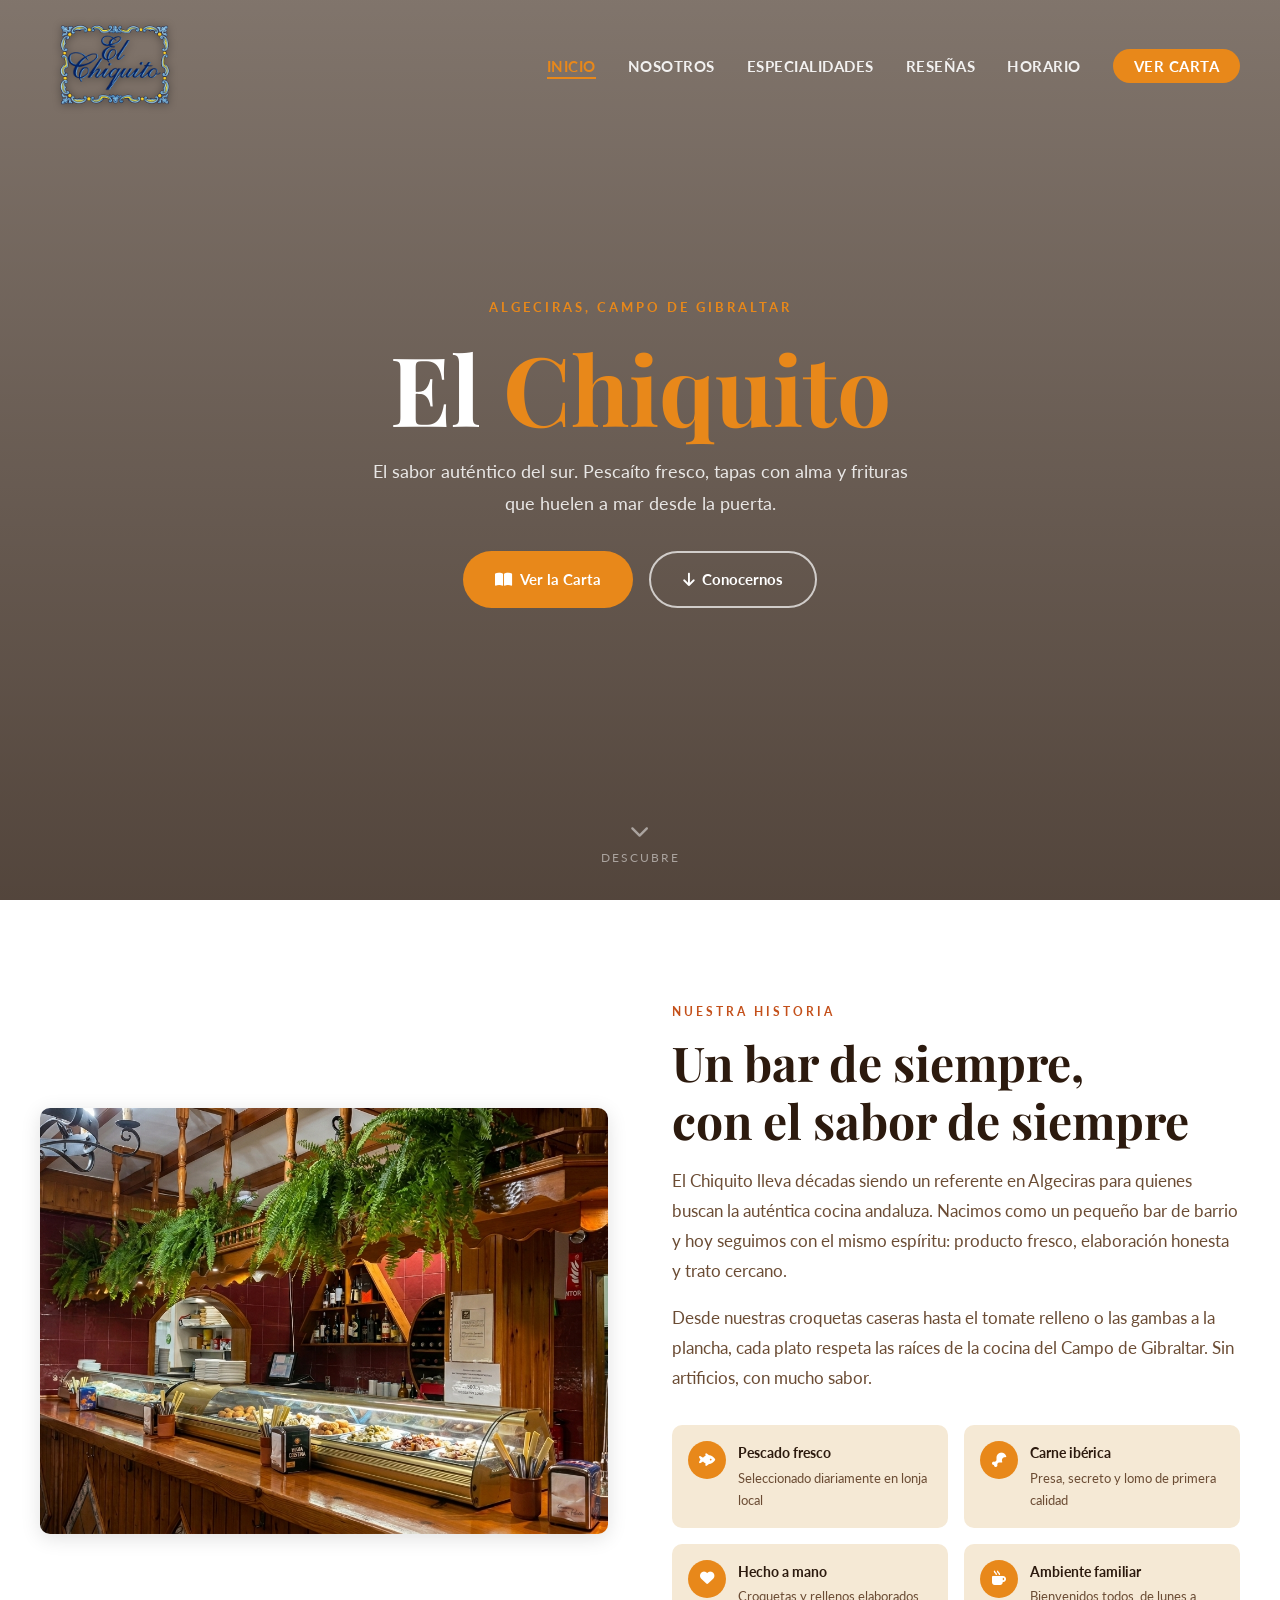
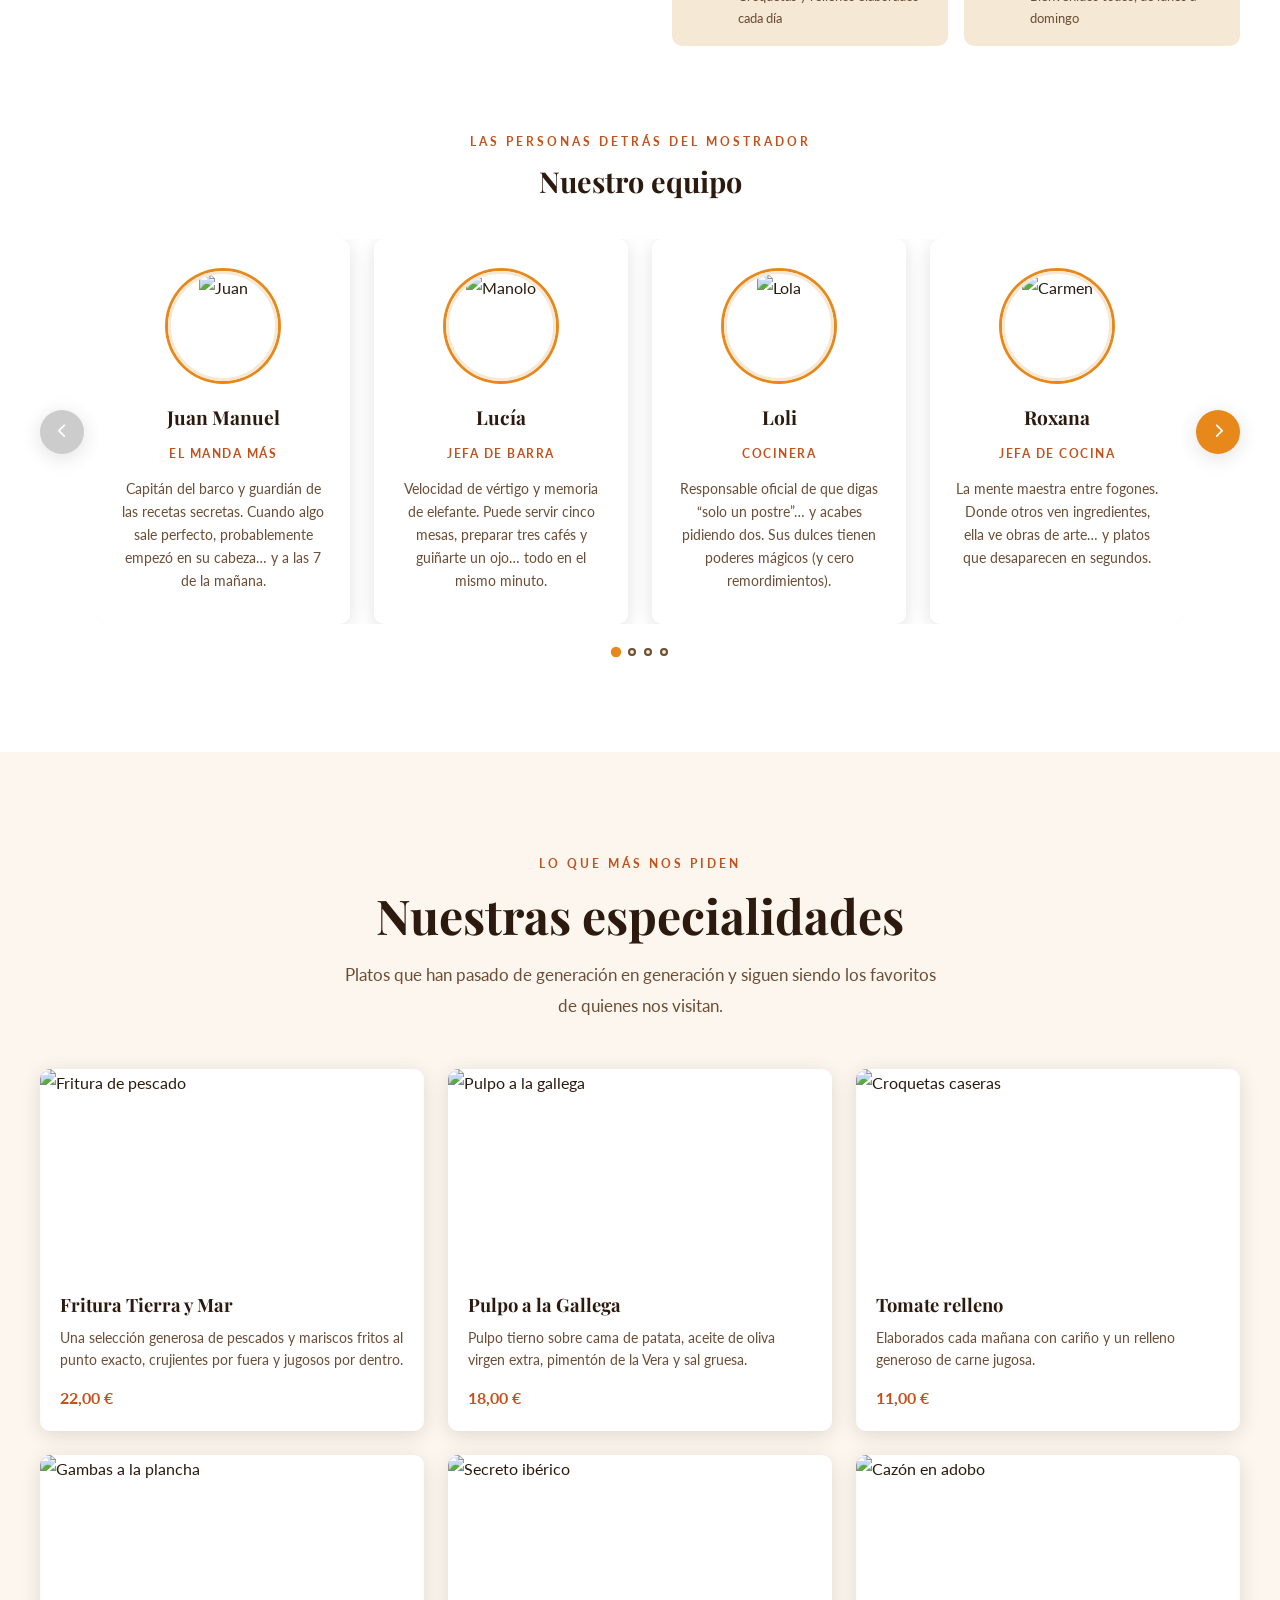
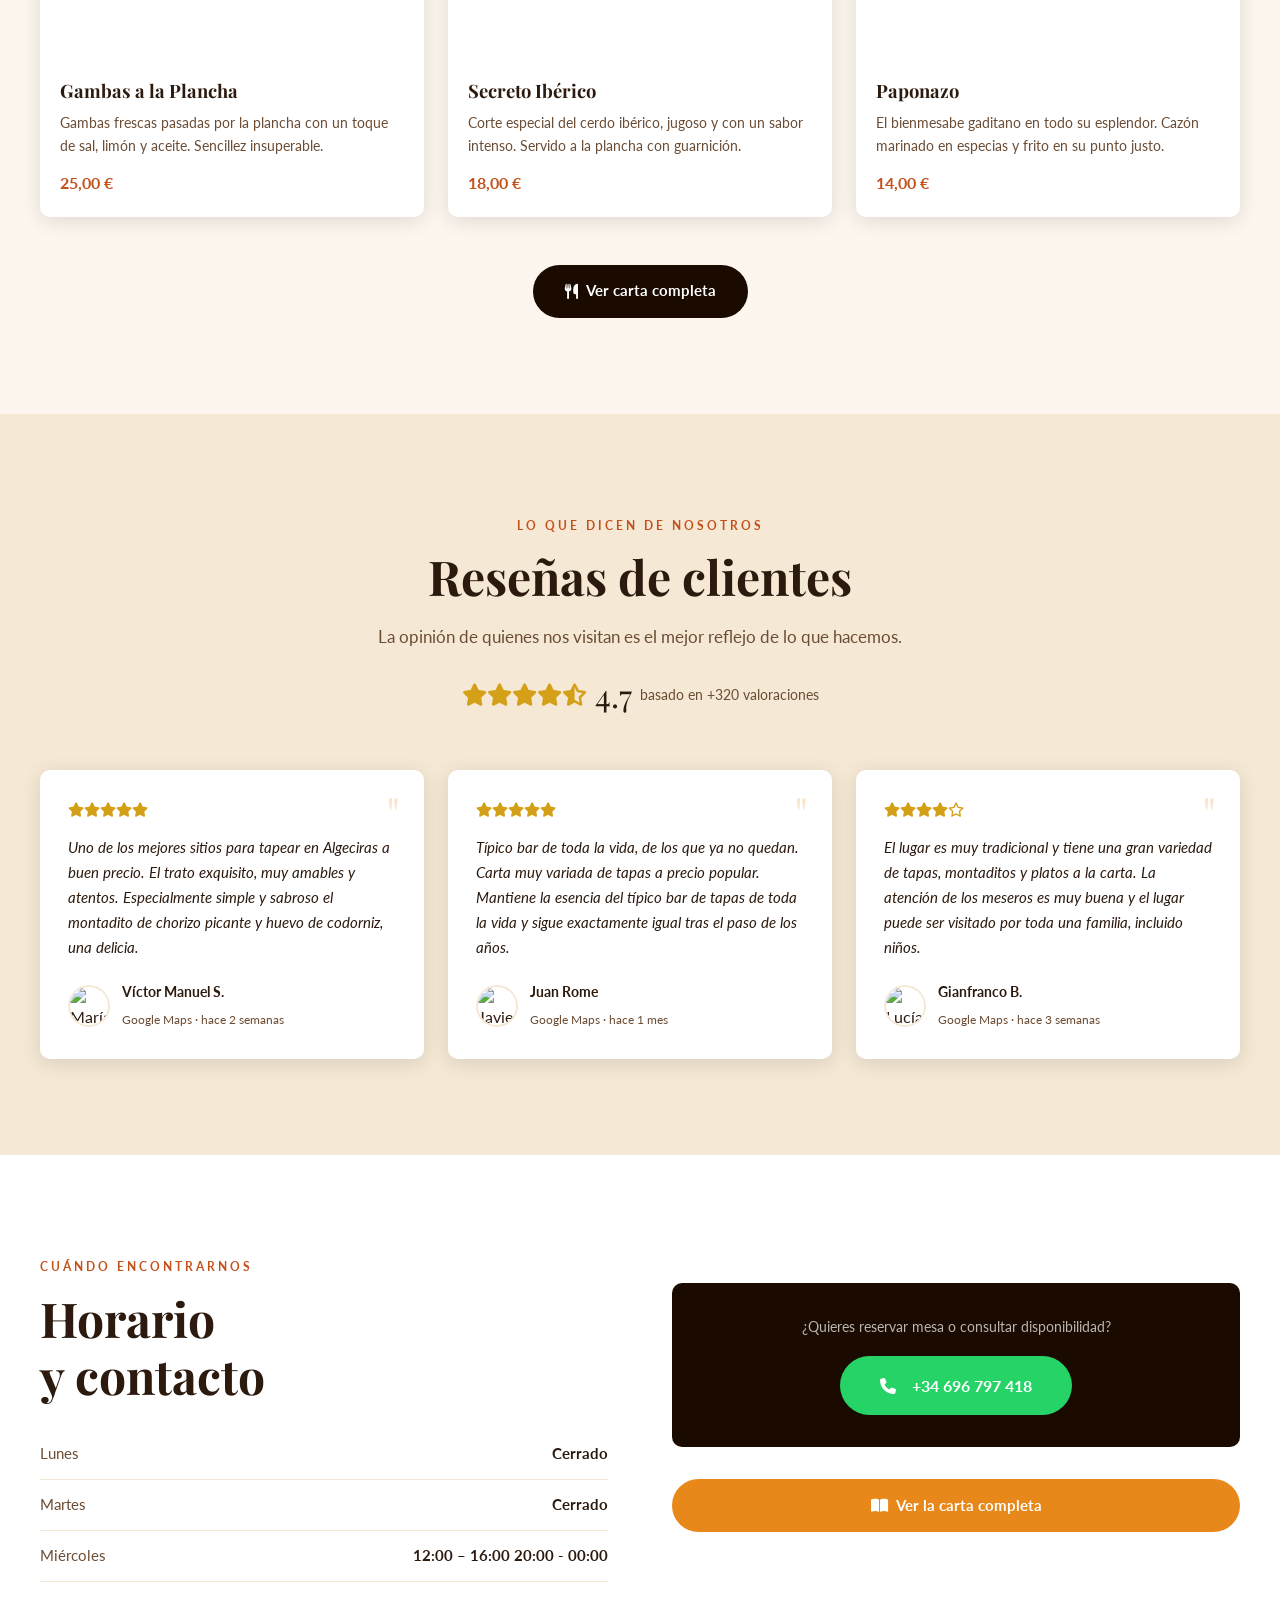
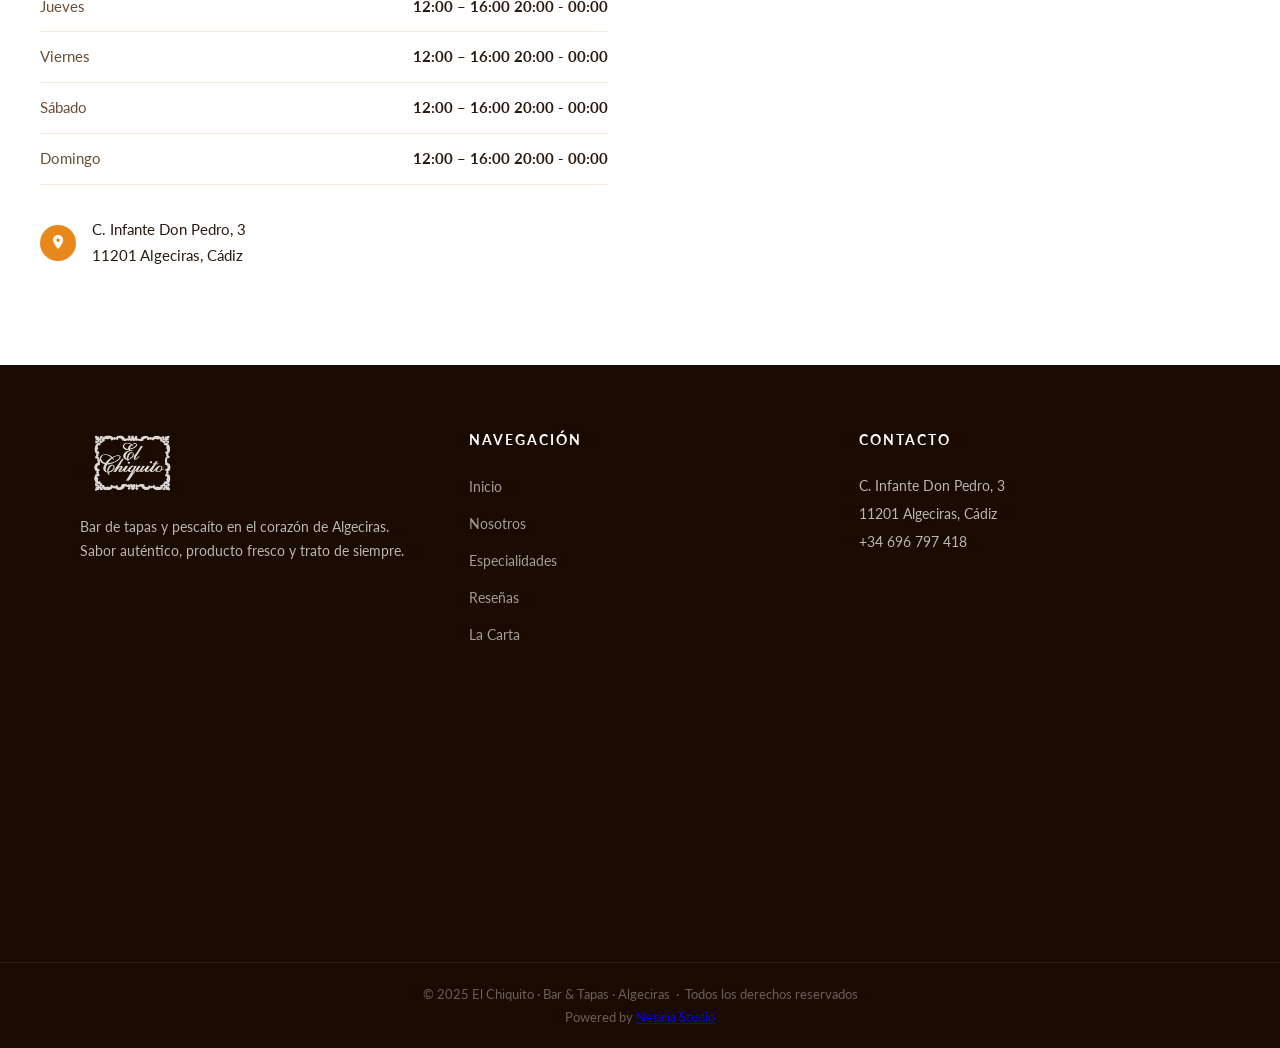
==== index.html @ df7eed4f "presentación chiquito" ====
<!doctype html>
<html lang="es">
  <head>
    <meta charset="UTF-8" />
    <meta name="viewport" content="width=device-width, initial-scale=1.0" />
    <title>El Chiquito — Bar & Tapas · Algeciras</title>
    <meta
      name="description"
      content="Bar El Chiquito, el sabor auténtico de Algeciras. Tapas frescas, pescaíto frito y la mejor fritura del Campo de Gibraltar."
    />
    <link rel="stylesheet" href="assets/css/style.css" />
    <link
      rel="stylesheet"
      href="https://cdnjs.cloudflare.com/ajax/libs/font-awesome/6.5.0/css/all.min.css"
    />
  </head>
  <body>
    <!-- NAVBAR -->
    <nav class="navbar">
      <a href="index.html" class="navbar-brand">
        <img src="assets/logo.webp" alt="El Chiquito" class="navbar-logo" />
      </a>
      <ul class="nav-links">
        <li><a href="index.html">Inicio</a></li>
        <li><a href="#nosotros">Nosotros</a></li>
        <li><a href="#especialidades">Especialidades</a></li>
        <li><a href="#resenas">Reseñas</a></li>
        <li><a href="#horario">Horario</a></li>
        <li><a href="carta.html" class="nav-cta">Ver Carta</a></li>
      </ul>
      <button class="hamburger" aria-label="Abrir menú">
        <span></span><span></span><span></span>
      </button>
    </nav>

    <!-- HERO -->
    <section class="hero" id="inicio">
      <div class="hero-bg"></div>
      <div class="hero-overlay"></div>
      <div class="hero-content">
        <span class="hero-label"> Algeciras, Campo de Gibraltar</span>
        <h1 class="hero-title">El <span>Chiquito</span></h1>
        <p class="hero-subtitle">
          El sabor auténtico del sur. Pescaíto fresco, tapas con alma y frituras
          que huelen a mar desde la puerta.
        </p>
        <div class="hero-actions">
          <a href="carta.html" class="btn btn-primary"
            ><i class="fa-solid fa-book-open"></i> Ver la Carta</a
          >
          <a href="#nosotros" class="btn btn-outline"
            ><i class="fa-solid fa-arrow-down"></i> Conocernos</a
          >
        </div>
      </div>
      <div class="scroll-hint">
        <i class="fa-solid fa-chevron-down"></i>
        <span>Descubre</span>
      </div>
    </section>

    <!-- ABOUT -->
    <section class="about" id="nosotros">
      <div class="container">
        <div class="about-grid">
          <div class="about-img reveal">
            <img
              src="assets/chiquitoMain.png"
              alt="Interior del bar El Chiquito"
            />
          </div>
          <div class="about-text reveal">
            <span class="section-label">Nuestra historia</span>
            <h2 class="section-title">
              Un bar de siempre,<br />con el sabor de siempre
            </h2>
            <p class="section-subtitle">
              El Chiquito lleva décadas siendo un referente en Algeciras para
              quienes buscan la auténtica cocina andaluza. Nacimos como un
              pequeño bar de barrio y hoy seguimos con el mismo espíritu:
              producto fresco, elaboración honesta y trato cercano.
            </p>
            <p class="section-subtitle" style="margin-top: 1rem">
              Desde nuestras croquetas caseras hasta el tomate relleno o las
              gambas a la plancha, cada plato respeta las raíces de la cocina
              del Campo de Gibraltar. Sin artificios, con mucho sabor.
            </p>
            <div class="about-features">
              <div class="feature-item reveal">
                <div class="feature-icon">
                  <i class="fa-solid fa-fish-fins"></i>
                </div>
                <div>
                  <h4>Pescado fresco</h4>
                  <p>Seleccionado diariamente en lonja local</p>
                </div>
              </div>
              <div class="feature-item reveal">
                <div class="feature-icon">
                  <i class="fa-solid fa-drumstick-bite"></i>
                </div>
                <div>
                  <h4>Carne ibérica</h4>
                  <p>Presa, secreto y lomo de primera calidad</p>
                </div>
              </div>
              <div class="feature-item reveal">
                <div class="feature-icon">
                  <i class="fa-solid fa-heart"></i>
                </div>
                <div>
                  <h4>Hecho a mano</h4>
                  <p>Croquetas y rellenos elaborados cada día</p>
                </div>
              </div>
              <div class="feature-item reveal">
                <div class="feature-icon">
                  <i class="fa-solid fa-mug-hot"></i>
                </div>
                <div>
                  <h4>Ambiente familiar</h4>
                  <p>Bienvenidos todos, de lunes a domingo</p>
                </div>
              </div>
            </div>
          </div>
        </div>
        <!-- EQUIPO CARRUSEL -->
        <div class="team-carousel-wrap reveal" style="margin-top: 5rem">
          <div style="text-align: center; margin-bottom: 2.5rem">
            <span class="section-label">Las personas detrás del mostrador</span>
            <h3 class="section-title" style="font-size: 1.8rem">
              Nuestro equipo
            </h3>
          </div>
          <div class="team-track-container">
            <button class="team-arrow team-arrow-left" aria-label="Anterior">
              <i class="fa-solid fa-chevron-left"></i>
            </button>
            <div class="team-track-viewport">
              <div class="team-track" id="teamTrack">
                <div class="team-card">
                  <div class="team-avatar">
                    <img src="" alt="Juan" />
                  </div>
                  <h4 class="team-name">Juan Manuel</h4>
                  <span class="team-role">El manda más</span>
                  <p class="team-bio">
                    Capitán del barco y guardián de las recetas secretas. Cuando
                    algo sale perfecto, probablemente empezó en su cabeza… y a
                    las 7 de la mañana.
                  </p>
                </div>

                <div class="team-card">
                  <div class="team-avatar">
                    <img src="" alt="Manolo" />
                  </div>
                  <h4 class="team-name">Lucía</h4>
                  <span class="team-role">Jefa de barra</span>
                  <p class="team-bio">
                    Velocidad de vértigo y memoria de elefante. Puede servir
                    cinco mesas, preparar tres cafés y guiñarte un ojo… todo en
                    el mismo minuto.
                  </p>
                </div>

                <div class="team-card">
                  <div class="team-avatar">
                    <img src="" alt="Lola" />
                  </div>
                  <h4 class="team-name">Loli</h4>
                  <span class="team-role">Cocinera</span>
                  <p class="team-bio">
                    Responsable oficial de que digas “solo un postre”… y acabes
                    pidiendo dos. Sus dulces tienen poderes mágicos (y cero
                    remordimientos).
                  </p>
                </div>

                <div class="team-card">
                  <div class="team-avatar">
                    <img src="" alt="Carmen" />
                  </div>
                  <h4 class="team-name">Roxana</h4>
                  <span class="team-role">Jefa de cocina</span>
                  <p class="team-bio">
                    La mente maestra entre fogones. Donde otros ven
                    ingredientes, ella ve obras de arte… y platos que
                    desaparecen en segundos.
                  </p>
                </div>

                <div class="team-card">
                  <div class="team-avatar">
                    <img src="" alt="Carmen" />
                  </div>
                  <h4 class="team-name">Juan</h4>
                  <span class="team-role">Encargado de sala</span>
                  <p class="team-bio">
                    Tu GPS dentro del restaurante. Sabe dónde sentarte, qué
                    recomendarte… y hasta lo que te apetece antes de que lo
                    digas.
                  </p>
                </div>

                <div class="team-card">
                  <div class="team-avatar">
                    <img src="" alt="Rocío" />
                  </div>
                  <h4 class="team-name">Manolo</h4>
                  <span class="team-role">Camarero</span>
                  <p class="team-bio">
                    Detrás de la barra desde que abrimos. Su serranito de queso
                    tiene lista de espera propia.
                  </p>
                </div>

                <div class="team-card">
                  <div class="team-avatar">
                    <img src="" alt="Rafa" />
                  </div>
                  <h4 class="team-name">Oleh</h4>
                  <span class="team-role">Camarero</span>
                  <p class="team-bio">
                    Mitad camarero, mitad lector de mentes. Si dudas qué pedir,
                    tranquilo… él ya lo sabe y seguro que acierta.
                  </p>
                </div>
              </div>
            </div>
            <button class="team-arrow team-arrow-right" aria-label="Siguiente">
              <i class="fa-solid fa-chevron-right"></i>
            </button>
          </div>
          <div class="team-dots" id="teamDots"></div>
        </div>
      </div>
    </section>

    <!-- ESPECIALIDADES -->
    <section class="specialties" id="especialidades">
      <div class="container">
        <div style="text-align: center; margin-bottom: 0.5rem">
          <span class="section-label reveal">Lo que más nos piden</span>
          <h2 class="section-title reveal">Nuestras especialidades</h2>
          <p class="section-subtitle reveal" style="margin: 0 auto">
            Platos que han pasado de generación en generación y siguen siendo
            los favoritos de quienes nos visitan.
          </p>
        </div>
        <div class="specialties-grid">
          <div class="spec-card reveal">
            <div class="spec-img">
              <img
                src="https://images.unsplash.com/photo-1599487488170-d11ec9c172f0?w=600&auto=format&fit=crop&q=80"
                alt="Fritura de pescado"
              />
            </div>
            <div class="spec-body">
              <h3>Fritura Tierra y Mar</h3>
              <p>
                Una selección generosa de pescados y mariscos fritos al punto
                exacto, crujientes por fuera y jugosos por dentro.
              </p>
              <span class="spec-price">22,00 €</span>
            </div>
          </div>
          <div class="spec-card reveal">
            <div class="spec-img">
              <img
                src="https://images.unsplash.com/photo-1565557623262-b51c2513a641?w=600&auto=format&fit=crop&q=80"
                alt="Pulpo a la gallega"
              />
            </div>
            <div class="spec-body">
              <h3>Pulpo a la Gallega</h3>
              <p>
                Pulpo tierno sobre cama de patata, aceite de oliva virgen extra,
                pimentón de la Vera y sal gruesa.
              </p>
              <span class="spec-price">18,00 €</span>
            </div>
          </div>
          <div class="spec-card reveal">
            <div class="spec-img">
              <img
                src="https://images.unsplash.com/photo-1559847844-5315695dadae?w=600&auto=format&fit=crop&q=80"
                alt="Croquetas caseras"
              />
            </div>
            <div class="spec-body">
              <h3>Tomate relleno</h3>
              <p>
                Elaborados cada mañana con cariño y un relleno generoso de carne
                jugosa.
              </p>
              <span class="spec-price">11,00 €</span>
            </div>
          </div>
          <div class="spec-card reveal">
            <div class="spec-img">
              <img
                src="https://images.unsplash.com/photo-1510130387422-82bed34b37e9?w=600&auto=format&fit=crop&q=80"
                alt="Gambas a la plancha"
              />
            </div>
            <div class="spec-body">
              <h3>Gambas a la Plancha</h3>
              <p>
                Gambas frescas pasadas por la plancha con un toque de sal, limón
                y aceite. Sencillez insuperable.
              </p>
              <span class="spec-price">25,00 €</span>
            </div>
          </div>
          <div class="spec-card reveal">
            <div class="spec-img">
              <img
                src="https://images.unsplash.com/photo-1544025162-d76694265947?w=600&auto=format&fit=crop&q=80"
                alt="Secreto ibérico"
              />
            </div>
            <div class="spec-body">
              <h3>Secreto Ibérico</h3>
              <p>
                Corte especial del cerdo ibérico, jugoso y con un sabor intenso.
                Servido a la plancha con guarnición.
              </p>
              <span class="spec-price">18,00 €</span>
            </div>
          </div>
          <div class="spec-card reveal">
            <div class="spec-img">
              <img
                src="https://images.unsplash.com/photo-1611270629569-8b357cb88da9?w=600&auto=format&fit=crop&q=80"
                alt="Cazón en adobo"
              />
            </div>
            <div class="spec-body">
              <h3>Paponazo</h3>
              <p>
                El bienmesabe gaditano en todo su esplendor. Cazón marinado en
                especias y frito en su punto justo.
              </p>
              <span class="spec-price">14,00 €</span>
            </div>
          </div>
        </div>
        <div style="text-align: center; margin-top: 3rem">
          <a href="carta.html" class="btn btn-dark reveal"
            ><i class="fa-solid fa-utensils"></i> Ver carta completa</a
          >
        </div>
      </div>
    </section>

    <!-- RESEÑAS -->
    <section class="reviews" id="resenas">
      <div class="container">
        <div class="reviews-header">
          <span class="section-label reveal">Lo que dicen de nosotros</span>
          <h2 class="section-title reveal">Reseñas de clientes</h2>
          <p class="section-subtitle reveal">
            La opinión de quienes nos visitan es el mejor reflejo de lo que
            hacemos.
          </p>
          <div class="stars-avg reveal">
            <span class="stars"
              ><i class="fa-solid fa-star"></i><i class="fa-solid fa-star"></i
              ><i class="fa-solid fa-star"></i><i class="fa-solid fa-star"></i
              ><i class="fa-solid fa-star-half-stroke"></i
            ></span>
            <span class="avg-score">4.7</span>
            <span class="avg-count">basado en +320 valoraciones</span>
          </div>
        </div>
        <div class="reviews-grid">
          <div class="review-card reveal">
            <span class="review-quote">"</span>
            <div class="review-stars">
              <i class="fa-solid fa-star"></i><i class="fa-solid fa-star"></i
              ><i class="fa-solid fa-star"></i><i class="fa-solid fa-star"></i
              ><i class="fa-solid fa-star"></i>
            </div>
            <p class="review-text">
              Uno de los mejores sitios para tapear en Algeciras a buen precio.
              El trato exquisito, muy amables y atentos. Especialmente simple y
              sabroso el montadito de chorizo picante y huevo de codorniz, una
              delicia.
            </p>
            <div class="review-author">
              <img
                class="review-avatar"
                src="https://images.unsplash.com/photo-1494790108377-be9c29b29330?w=100&auto=format&fit=crop&q=80"
                alt="María G."
              />
              <div>
                <h4>Víctor Manuel S.</h4>
                <span>Google Maps · hace 2 semanas</span>
              </div>
            </div>
          </div>

          <div class="review-card reveal">
            <span class="review-quote">"</span>
            <div class="review-stars">
              <i class="fa-solid fa-star"></i><i class="fa-solid fa-star"></i
              ><i class="fa-solid fa-star"></i><i class="fa-solid fa-star"></i
              ><i class="fa-solid fa-star"></i>
            </div>
            <p class="review-text">
              Típico bar de toda la vida, de los que ya no quedan. Carta muy
              variada de tapas a precio popular. Mantiene la esencia del típico
              bar de tapas de toda la vida y sigue exactamente igual tras el
              paso de los años.
            </p>
            <div class="review-author">
              <img
                class="review-avatar"
                src="https://images.unsplash.com/photo-1507003211169-0a1dd7228f2d?w=100&auto=format&fit=crop&q=80"
                alt="Javier M."
              />
              <div>
                <h4>Juan Rome</h4>
                <span>Google Maps · hace 1 mes</span>
              </div>
            </div>
          </div>

          <div class="review-card reveal">
            <span class="review-quote">"</span>
            <div class="review-stars">
              <i class="fa-solid fa-star"></i><i class="fa-solid fa-star"></i
              ><i class="fa-solid fa-star"></i><i class="fa-solid fa-star"></i
              ><i class="fa-regular fa-star"></i>
            </div>
            <p class="review-text">
              El lugar es muy tradicional y tiene una gran variedad de tapas,
              montaditos y platos a la carta. La atención de los meseros es muy
              buena y el lugar puede ser visitado por toda una familia, incluido
              niños.
            </p>
            <div class="review-author">
              <img
                class="review-avatar"
                src="https://images.unsplash.com/photo-1580489944761-15a19d654956?w=100&auto=format&fit=crop&q=80"
                alt="Lucía P."
              />
              <div>
                <h4>Gianfranco B.</h4>
                <span>Google Maps · hace 3 semanas</span>
              </div>
            </div>
          </div>
        </div>
      </div>
    </section>

    <!-- HORARIO & CONTACTO -->
    <section class="contact" id="horario">
      <div class="container">
        <div class="contact-grid">
          <div class="reveal">
            <span class="section-label">Cuándo encontrarnos</span>
            <h2 class="section-title">Horario<br />y contacto</h2>
            <ul class="horario-list">
              <li><span>Lunes</span><span>Cerrado</span></li>
              <li><span>Martes</span><span>Cerrado</span></li>
              <li>
                <span>Miércoles</span><span>12:00 – 16:00 20:00 - 00:00</span>
              </li>
              <li>
                <span>Jueves</span><span>12:00 – 16:00 20:00 - 00:00</span>
              </li>
              <li>
                <span>Viernes</span><span>12:00 – 16:00 20:00 - 00:00</span>
              </li>
              <li>
                <span>Sábado</span><span>12:00 – 16:00 20:00 - 00:00</span>
              </li>
              <li>
                <span>Domingo</span><span>12:00 – 16:00 20:00 - 00:00</span>
              </li>
            </ul>
            <div class="contact-info">
              <div class="contact-item">
                <i class="fa-solid fa-location-dot"></i>
                <span
                  >C. Infante Don Pedro, 3<br />
                  11201 Algeciras, Cádiz</span
                >
              </div>
            </div>
          </div>
          <div class="reveal">
            <div class="cta-phone">
              <p>¿Quieres reservar mesa o consultar disponibilidad?</p>
              <a href="tel:+34 696 797 418" class="btn btn-phone">
                <i class="fa-solid fa-phone"></i> &nbsp; +34 696 797 418
              </a>
            </div>
            <div style="margin-top: 2rem; text-align: center">
              <a
                href="carta.html"
                class="btn btn-primary"
                style="width: 100%; justify-content: center"
              >
                <i class="fa-solid fa-book-open"></i> Ver la carta completa
              </a>
            </div>
          </div>
        </div>
      </div>
    </section>

    <!-- FOOTER -->
    <footer>
      <div class="footer-top">
        <div class="footer-brand">
          <img src="assets/logo.webp" alt="El Chiquito" class="footer-logo" />
          <p>
            Bar de tapas y pescaíto en el corazón de Algeciras. Sabor auténtico,
            producto fresco y trato de siempre.
          </p>
        </div>
        <div class="footer-links">
          <h4>Navegación</h4>
          <ul>
            <li><a href="index.html">Inicio</a></li>
            <li><a href="#nosotros">Nosotros</a></li>
            <li><a href="#especialidades">Especialidades</a></li>
            <li><a href="#resenas">Reseñas</a></li>
            <li><a href="carta.html">La Carta</a></li>
          </ul>
        </div>
        <div class="footer-contact-col">
          <h4>Contacto</h4>
          <p>
            C. Infante Don Pedro, 3<br />
            11201 Algeciras, Cádiz<br />
            <a href="tel:+34696797418">+34 696 797 418</a><br />
          </p>
        </div>
      </div>
      <div class="footer-map">
        <iframe
          src="https://www.google.com/maps/embed?pb=!1m18!1m12!1m3!1d5794.081063082953!2d-5.4459231512321065!3d36.13396086297535!2m3!1f0!2f0!3f0!3m2!1i1024!2i768!4f13.1!3m3!1m2!1s0xd0c94cc4cfba1b1%3A0x28b49e5b8cda1c53!2sBar%20El%20Chiquito!5e0!3m2!1ses!2ses!4v1774202901688!5m2!1ses!2ses"
          width="100%"
          height="250"
          style="border: 0"
          allowfullscreen=""
          loading="lazy"
          referrerpolicy="no-referrer-when-downgrade"
        >
        </iframe>
      </div>
      <div class="footer-bottom">
        <p>
          © 2025 El Chiquito · Bar & Tapas · Algeciras &nbsp;·&nbsp; Todos los
          derechos reservados
        </p>
        <p>
          Powered by
          <a href="netaliastudio.com" target="_blank">Netalia Studio</a>
        </p>
      </div>
    </footer>

    <script src="assets/js/main.js"></script>
  </body>
</html>
---- assets/css/style.css ----
@import url("https://fonts.googleapis.com/css2?family=Playfair+Display:wght@400;600;700&family=Lato:wght@300;400;700&display=swap");

:root {
  --color-primary: #8b2500;
  --color-secondary: #c4501a;
  --color-accent: #e8881a;
  --color-gold: #d4a017;
  --color-bg: #fdf6ee;
  --color-bg-dark: #1a0a00;
  --color-text: #2c1a0e;
  --color-text-light: #6b4c34;
  --color-cream: #f5e9d5;
  --font-heading: "Playfair Display", serif;
  --font-body: "Lato", sans-serif;
  --transition: 0.3s ease;
  --radius: 10px;
  --shadow: 0 4px 20px rgba(0, 0, 0, 0.12);
  --shadow-hover: 0 8px 32px rgba(0, 0, 0, 0.2);
}

* {
  margin: 0;
  padding: 0;
  box-sizing: border-box;
}

html {
  scroll-behavior: smooth;
}

body {
  font-family: var(--font-body);
  background: var(--color-bg);
  color: var(--color-text);
  line-height: 1.7;
}

/* ===================== NAVBAR ===================== */
.navbar {
  position: fixed;
  top: 0;
  left: 0;
  right: 0;
  z-index: 1000;
  display: flex;
  align-items: center;
  justify-content: space-between;
  padding: 1rem 2.5rem;
  background: transparent;
  transition:
    background var(--transition),
    box-shadow var(--transition);
}

.navbar.scrolled {
  background: var(--color-bg-dark);
  box-shadow: 0 2px 20px rgba(0, 0, 0, 0.4);
}

.navbar-brand {
  display: flex;
  align-items: center;
  text-decoration: none;
}

.navbar-logo {
  height: 56px;
  width: auto;
  object-fit: contain;
  filter: drop-shadow(0 2px 6px rgba(0, 0, 0, 0.5));
  transition: transform var(--transition);
}

.navbar-logo:hover {
  transform: scale(1.04);
}

.nav-links {
  display: flex;
  gap: 2rem;
  list-style: none;
}

.nav-links a {
  color: rgba(255, 255, 255, 0.9);
  text-decoration: none;
  font-size: 0.95rem;
  font-weight: 700;
  letter-spacing: 0.5px;
  text-transform: uppercase;
  transition: color var(--transition);
  position: relative;
}

.nav-links a::after {
  content: "";
  position: absolute;
  bottom: -4px;
  left: 0;
  width: 0;
  height: 2px;
  background: var(--color-accent);
  transition: width var(--transition);
}

.nav-links a:hover {
  color: var(--color-accent);
}
.nav-links a:hover::after {
  width: 100%;
}
.nav-links a.active {
  color: var(--color-accent);
}
.nav-links a.active::after {
  width: 100%;
}

.nav-cta {
  background: var(--color-accent);
  color: #fff !important;
  padding: 0.5rem 1.3rem;
  border-radius: 30px;
  transition:
    background var(--transition),
    transform var(--transition) !important;
}

.nav-cta:hover {
  background: var(--color-secondary) !important;
  transform: translateY(-2px);
}

.nav-cta::after {
  display: none !important;
}

.hamburger {
  display: none;
  flex-direction: column;
  gap: 5px;
  cursor: pointer;
  background: none;
  border: none;
  padding: 4px;
}

.hamburger span {
  display: block;
  width: 26px;
  height: 2px;
  background: #fff;
  border-radius: 2px;
  transition: var(--transition);
}

/* ===================== HERO ===================== */
.hero {
  height: 100vh;
  min-height: 600px;
  position: relative;
  display: flex;
  align-items: center;
  justify-content: center;
  text-align: center;
  overflow: hidden;
}

.hero-bg {
  position: absolute;
  inset: 0;
  background-image: url("https://source.unsplash.com/1600x900/?spanish,tapas,bar,food");
  background-size: cover;
  background-position: center;
  transform: scale(1.05);
  transition: transform 8s ease;
}

.hero-bg.loaded {
  transform: scale(1);
}

.hero-overlay {
  position: absolute;
  inset: 0;
  background: linear-gradient(
    to bottom,
    rgba(26, 10, 0, 0.55) 0%,
    rgba(26, 10, 0, 0.75) 100%
  );
}

.hero-content {
  position: relative;
  z-index: 2;
  padding: 0 1.5rem;
  max-width: 800px;
}

.hero-label {
  display: inline-block;
  font-size: 0.8rem;
  font-weight: 700;
  letter-spacing: 3px;
  text-transform: uppercase;
  color: var(--color-accent);
  margin-bottom: 1rem;
  opacity: 0;
  animation: fadeUp 0.8s ease 0.2s forwards;
}

.hero-title {
  font-family: var(--font-heading);
  font-size: clamp(3rem, 8vw, 6rem);
  color: #fff;
  line-height: 1.1;
  margin-bottom: 1rem;
  opacity: 0;
  animation: fadeUp 0.8s ease 0.4s forwards;
}

.hero-title span {
  color: var(--color-accent);
}

.hero-subtitle {
  font-size: 1.15rem;
  color: rgba(255, 255, 255, 0.85);
  max-width: 550px;
  margin: 0 auto 2rem;
  opacity: 0;
  animation: fadeUp 0.8s ease 0.6s forwards;
}

.hero-actions {
  display: flex;
  gap: 1rem;
  justify-content: center;
  flex-wrap: wrap;
  opacity: 0;
  animation: fadeUp 0.8s ease 0.8s forwards;
}

.scroll-hint {
  position: absolute;
  bottom: 2rem;
  left: 50%;
  transform: translateX(-50%);
  z-index: 2;
  display: flex;
  flex-direction: column;
  align-items: center;
  gap: 0.4rem;
  color: rgba(255, 255, 255, 0.5);
  font-size: 0.75rem;
  letter-spacing: 2px;
  text-transform: uppercase;
  animation: bounce 2s infinite;
}

.scroll-hint i {
  font-size: 1.2rem;
}

/* ===================== BUTTONS ===================== */
.btn {
  display: inline-flex;
  align-items: center;
  gap: 0.5rem;
  padding: 0.85rem 2rem;
  border-radius: 50px;
  font-weight: 700;
  font-size: 0.95rem;
  text-decoration: none;
  border: none;
  cursor: pointer;
  transition:
    transform var(--transition),
    box-shadow var(--transition),
    background var(--transition);
}

.btn:hover {
  transform: translateY(-3px);
  box-shadow: 0 8px 24px rgba(0, 0, 0, 0.25);
}

.btn-primary {
  background: var(--color-accent);
  color: #fff;
}

.btn-primary:hover {
  background: var(--color-secondary);
}

.btn-outline {
  background: transparent;
  color: #fff;
  border: 2px solid rgba(255, 255, 255, 0.7);
}

.btn-outline:hover {
  background: rgba(255, 255, 255, 0.12);
  border-color: #fff;
}

.btn-dark {
  background: var(--color-bg-dark);
  color: #fff;
}

.btn-dark:hover {
  background: #300d00;
}

.btn-phone {
  background: #25d366;
  color: #fff;
  font-size: 1rem;
  padding: 1rem 2.5rem;
}

.btn-phone:hover {
  background: #1ebe5d;
}

/* ===================== SECTIONS ===================== */
section {
  padding: 6rem 2.5rem;
}

.container {
  max-width: 1200px;
  margin: 0 auto;
}

.section-label {
  display: inline-block;
  font-size: 0.75rem;
  font-weight: 700;
  letter-spacing: 3px;
  text-transform: uppercase;
  color: var(--color-secondary);
  margin-bottom: 0.75rem;
}

.section-title {
  font-family: var(--font-heading);
  font-size: clamp(2rem, 4vw, 3rem);
  color: var(--color-text);
  line-height: 1.2;
  margin-bottom: 1rem;
}

.section-subtitle {
  color: var(--color-text-light);
  font-size: 1.05rem;
  max-width: 600px;
  line-height: 1.8;
}

.section-intro {
  display: grid;
  grid-template-columns: 1fr 2fr;
  gap: 4rem;
  align-items: start;
}

/* ===================== ABOUT ===================== */
.about {
  background: #fff;
}

.about-grid {
  display: grid;
  grid-template-columns: 1fr 1fr;
  gap: 4rem;
  align-items: center;
}

.about-img {
  border-radius: var(--radius);
  overflow: hidden;
  box-shadow: var(--shadow);
  aspect-ratio: 4/3;
}

.about-img img {
  width: 100%;
  height: 100%;
  object-fit: cover;
  transition: transform 0.5s ease;
}

.about-img:hover img {
  transform: scale(1.04);
}

.about-text .section-subtitle {
  max-width: 100%;
}

.about-features {
  display: grid;
  grid-template-columns: 1fr 1fr;
  gap: 1rem;
  margin-top: 2rem;
}

.feature-item {
  display: flex;
  align-items: flex-start;
  gap: 0.75rem;
  padding: 1rem;
  background: var(--color-cream);
  border-radius: var(--radius);
}

.feature-icon {
  width: 38px;
  height: 38px;
  background: var(--color-accent);
  color: #fff;
  border-radius: 50%;
  display: flex;
  align-items: center;
  justify-content: center;
  flex-shrink: 0;
  font-size: 0.9rem;
}

.feature-item h4 {
  font-size: 0.9rem;
  font-weight: 700;
  color: var(--color-text);
  margin-bottom: 0.15rem;
}

.feature-item p {
  font-size: 0.8rem;
  color: var(--color-text-light);
}

/* ===================== SPECIALTIES ===================== */
.specialties {
  background: var(--color-bg);
}

.specialties-grid {
  display: grid;
  grid-template-columns: repeat(3, 1fr);
  gap: 1.5rem;
  margin-top: 3rem;
}

.spec-card {
  background: #fff;
  border-radius: var(--radius);
  overflow: hidden;
  box-shadow: var(--shadow);
  transition:
    transform var(--transition),
    box-shadow var(--transition);
  cursor: default;
}

.spec-card:hover {
  transform: translateY(-6px);
  box-shadow: var(--shadow-hover);
}

.spec-img {
  height: 200px;
  overflow: hidden;
}

.spec-img img {
  width: 100%;
  height: 100%;
  object-fit: cover;
  transition: transform 0.4s ease;
}

.spec-card:hover .spec-img img {
  transform: scale(1.06);
}

.spec-body {
  padding: 1.25rem;
}

.spec-body h3 {
  font-family: var(--font-heading);
  font-size: 1.15rem;
  color: var(--color-text);
  margin-bottom: 0.4rem;
}

.spec-body p {
  font-size: 0.88rem;
  color: var(--color-text-light);
  line-height: 1.6;
}

.spec-price {
  display: inline-block;
  margin-top: 0.75rem;
  font-weight: 700;
  color: var(--color-secondary);
  font-size: 1rem;
}

/* ===================== REVIEWS ===================== */
.reviews {
  background: var(--color-cream);
}

.reviews-header {
  text-align: center;
  margin-bottom: 3rem;
}

.reviews-header .section-subtitle {
  margin: 0 auto;
}

.stars-avg {
  display: flex;
  align-items: center;
  justify-content: center;
  gap: 0.5rem;
  margin-top: 1rem;
}

.stars-avg .stars {
  color: var(--color-gold);
  font-size: 1.4rem;
}
.stars-avg .avg-score {
  font-family: var(--font-heading);
  font-size: 2rem;
  color: var(--color-text);
}
.stars-avg .avg-count {
  color: var(--color-text-light);
  font-size: 0.9rem;
}

.reviews-grid {
  display: grid;
  grid-template-columns: repeat(3, 1fr);
  gap: 1.5rem;
}

.review-card {
  background: #fff;
  border-radius: var(--radius);
  padding: 1.75rem;
  box-shadow: var(--shadow);
  position: relative;
  transition: transform var(--transition);
}

.review-card:hover {
  transform: translateY(-4px);
}

.review-quote {
  position: absolute;
  top: 1.2rem;
  right: 1.5rem;
  font-size: 3rem;
  color: var(--color-accent);
  opacity: 0.2;
  font-family: var(--font-heading);
  line-height: 1;
}

.review-stars {
  color: var(--color-gold);
  font-size: 0.9rem;
  margin-bottom: 0.75rem;
}

.review-text {
  font-size: 0.92rem;
  color: var(--color-text);
  line-height: 1.7;
  font-style: italic;
  margin-bottom: 1.25rem;
}

.review-author {
  display: flex;
  align-items: center;
  gap: 0.75rem;
}

.review-avatar {
  width: 42px;
  height: 42px;
  border-radius: 50%;
  object-fit: cover;
  border: 2px solid var(--color-cream);
}

.review-author h4 {
  font-size: 0.9rem;
  font-weight: 700;
  color: var(--color-text);
}
.review-author span {
  font-size: 0.78rem;
  color: var(--color-text-light);
}

/* ===================== HORARIO / CONTACTO ===================== */
.contact {
  background: #fff;
}

.contact-grid {
  display: grid;
  grid-template-columns: 1fr 1fr;
  gap: 4rem;
  align-items: start;
}

.horario-list {
  list-style: none;
  margin-top: 1.5rem;
}

.horario-list li {
  display: flex;
  justify-content: space-between;
  padding: 0.75rem 0;
  border-bottom: 1px solid var(--color-cream);
  font-size: 0.95rem;
}

.horario-list li span:first-child {
  color: var(--color-text-light);
}
.horario-list li span:last-child {
  font-weight: 700;
  color: var(--color-text);
}
.horario-list li.closed span:last-child {
  color: #aaa;
}

.contact-info {
  margin-top: 2rem;
  display: flex;
  flex-direction: column;
  gap: 1rem;
}

.contact-item {
  display: flex;
  align-items: center;
  gap: 1rem;
  font-size: 0.95rem;
  color: var(--color-text);
}

.contact-item i {
  width: 36px;
  height: 36px;
  background: var(--color-accent);
  color: #fff;
  border-radius: 50%;
  display: flex;
  align-items: center;
  justify-content: center;
  flex-shrink: 0;
  font-size: 0.85rem;
}

.cta-phone {
  margin-top: 2rem;
  padding: 2rem;
  background: var(--color-bg-dark);
  border-radius: var(--radius);
  text-align: center;
}

.cta-phone p {
  color: rgba(255, 255, 255, 0.7);
  font-size: 0.9rem;
  margin-bottom: 1rem;
}

/* ===================== FOOTER ===================== */
footer {
  background: var(--color-bg-dark);
  color: rgba(255, 255, 255, 0.7);
}

.footer-top {
  display: grid;
  grid-template-columns: 1fr 1fr 1fr;
  gap: 3rem;
  padding: 4rem 2.5rem 3rem;
  max-width: 1200px;
  margin: 0 auto;
}

.footer-brand h3 {
  font-family: var(--font-heading);
  font-size: 1.5rem;
  color: #fff;
  margin-bottom: 0.75rem;
}

.footer-brand h3 span {
  color: var(--color-accent);
}

.footer-brand p {
  font-size: 0.88rem;
  line-height: 1.7;
}

.footer-links h4,
.footer-contact-col h4 {
  color: #fff;
  font-size: 0.85rem;
  letter-spacing: 2px;
  text-transform: uppercase;
  margin-bottom: 1.25rem;
}

.footer-links ul {
  list-style: none;
}

.footer-links li {
  margin-bottom: 0.6rem;
}

.footer-links a {
  color: rgba(255, 255, 255, 0.6);
  text-decoration: none;
  font-size: 0.9rem;
  transition: color var(--transition);
}

.footer-links a:hover {
  color: var(--color-accent);
}

.footer-contact-col p {
  font-size: 0.88rem;
  line-height: 2;
}

.footer-contact-col a {
  color: rgba(255, 255, 255, 0.7);
  text-decoration: none;
  transition: color var(--transition);
}

.footer-contact-col a:hover {
  color: var(--color-accent);
}

.footer-map {
  width: 100%;
}

.footer-map iframe {
  width: 100%;
  height: 250px;
  border: 0;
  filter: grayscale(30%);
}

.footer-bottom {
  text-align: center;
  padding: 1.25rem 2.5rem;
  border-top: 1px solid rgba(255, 255, 255, 0.08);
  font-size: 0.82rem;
  color: rgba(255, 255, 255, 0.35);
}

/* ===================== CARTA PAGE ===================== */
.carta-hero {
  padding: 10rem 2.5rem 5rem;
  background: var(--color-bg-dark);
  text-align: center;
  position: relative;
  overflow: hidden;
}

.carta-hero::before {
  content: "";
  position: absolute;
  inset: 0;
  background-image: url("https://source.unsplash.com/1600x600/?tapas,spanish,food,restaurant");
  background-size: cover;
  background-position: center;
  opacity: 0.25;
}

.carta-hero-content {
  position: relative;
  z-index: 2;
}

.carta-hero h1 {
  font-family: var(--font-heading);
  font-size: clamp(2.5rem, 6vw, 4.5rem);
  color: #fff;
  margin-bottom: 1rem;
}

.carta-hero p {
  color: rgba(255, 255, 255, 0.7);
  font-size: 1.1rem;
}

.carta-nav {
  background: #fff;
  border-bottom: 1px solid var(--color-cream);
  position: sticky;
  top: 0;
  z-index: 100;
  box-shadow: 0 2px 12px rgba(0, 0, 0, 0.08);
}

.carta-nav-inner {
  display: flex;
  gap: 0;
  overflow-x: auto;
  scrollbar-width: none;
  max-width: 1200px;
  margin: 0 auto;
}

.carta-nav-inner::-webkit-scrollbar {
  display: none;
}

.carta-tab {
  display: inline-flex;
  align-items: center;
  gap: 0.4rem;
  padding: 1rem 1.5rem;
  font-size: 0.82rem;
  font-weight: 700;
  letter-spacing: 0.5px;
  text-transform: uppercase;
  color: var(--color-text-light);
  text-decoration: none;
  white-space: nowrap;
  border-bottom: 3px solid transparent;
  transition:
    color var(--transition),
    border-color var(--transition);
}

.carta-tab:hover {
  color: var(--color-secondary);
  border-color: var(--color-secondary);
}
.carta-tab.active {
  color: var(--color-primary);
  border-color: var(--color-primary);
}

.carta-section {
  padding: 5rem 2.5rem;
  max-width: 1200px;
  margin: 0 auto;
}

.carta-section:nth-child(even) {
  background: var(--color-cream);
}

.carta-section-title {
  display: flex;
  align-items: center;
  gap: 1rem;
  margin-bottom: 2.5rem;
  padding-bottom: 1rem;
  border-bottom: 2px solid var(--color-cream);
}

.carta-section-title i {
  font-size: 1.5rem;
  color: var(--color-secondary);
}

.carta-section-title h2 {
  font-family: var(--font-heading);
  font-size: clamp(1.5rem, 3vw, 2.2rem);
  color: var(--color-text);
}

.menu-grid {
  display: grid;
  grid-template-columns: repeat(auto-fill, minmax(320px, 1fr));
  gap: 1px;
  background: var(--color-cream);
  border-radius: var(--radius);
  overflow: hidden;
  box-shadow: var(--shadow);
}

.menu-item {
  display: flex;
  justify-content: space-between;
  align-items: center;
  padding: 1.1rem 1.5rem;
  background: #fff;
  gap: 1rem;
  transition: background var(--transition);
}

.menu-item:hover {
  background: #fffaf4;
}

.menu-item-name {
  font-size: 0.95rem;
  color: var(--color-text);
  font-weight: 400;
}

.menu-item-price {
  font-weight: 700;
  color: var(--color-secondary);
  font-size: 0.95rem;
  white-space: nowrap;
  flex-shrink: 0;
}

/* Montaditos grid especial */
.montaditos-note {
  display: inline-flex;
  align-items: center;
  gap: 0.5rem;
  background: var(--color-accent);
  color: #fff;
  padding: 0.4rem 1rem;
  border-radius: 30px;
  font-size: 0.85rem;
  font-weight: 700;
  margin-bottom: 1.5rem;
}

.montaditos-grid {
  display: grid;
  grid-template-columns: repeat(auto-fill, minmax(200px, 1fr));
  gap: 0.75rem;
}

.montadito-item {
  background: #fff;
  border-radius: 8px;
  padding: 0.75rem 1rem;
  font-size: 0.88rem;
  color: var(--color-text);
  box-shadow: 0 2px 8px rgba(0, 0, 0, 0.06);
  display: flex;
  align-items: center;
  gap: 0.5rem;
  transition:
    background var(--transition),
    transform var(--transition);
}

.montadito-item:hover {
  background: #fff8ef;
  transform: translateY(-2px);
}

.montadito-item::before {
  content: "·";
  color: var(--color-accent);
  font-size: 1.2rem;
  line-height: 1;
  flex-shrink: 0;
}

/* Postres grid especial */
.postres-grid {
  display: grid;
  grid-template-columns: repeat(3, 1fr);
  gap: 1.25rem;
}

.postre-card {
  background: #fff;
  border-radius: var(--radius);
  padding: 1.5rem;
  text-align: center;
  box-shadow: var(--shadow);
  transition: transform var(--transition);
}

.postre-card:hover {
  transform: translateY(-4px);
}

.postre-icon {
  font-size: 2rem;
  margin-bottom: 0.75rem;
}

.postre-card h4 {
  font-family: var(--font-heading);
  font-size: 1rem;
  color: var(--color-text);
  margin-bottom: 0.5rem;
}

.postre-card .price {
  font-weight: 700;
  color: var(--color-secondary);
  font-size: 1.1rem;
}

/* ===================== CARTA WRAPPER ===================== */
.carta-wrapper {
  background: var(--color-bg);
}

.carta-section-wrap {
  padding: 4rem 2.5rem;
}

.carta-section-wrap:nth-child(even) {
  background: var(--color-cream);
}

.carta-inner {
  max-width: 1200px;
  margin: 0 auto;
}

/* ===================== LOGO ===================== */
.navbar-logo {
  height: 100px;
  width: auto;
  display: block;
  filter: drop-shadow(0 1px 4px rgba(0, 0, 0, 0.4));
  transition: transform var(--transition);
}

.navbar-logo:hover {
  transform: scale(1.04);
}

.footer-logo {
  height: 70px;
  width: auto;
  display: block;
  margin-bottom: 1rem;
  filter: brightness(0) invert(1) opacity(0.85);
}

/* ===================== TEAM CAROUSEL ===================== */
.team-carousel-wrap {
  position: relative;
}

.team-track-container {
  display: flex;
  align-items: center;
  gap: 0.75rem;
  position: relative;
}

.team-track-viewport {
  flex: 1;
  overflow: hidden;
  border-radius: var(--radius);
}

.team-track {
  display: flex;
  gap: 1.5rem;
  transition: transform 0.5s cubic-bezier(0.25, 0.46, 0.45, 0.94);
  will-change: transform;
}

.team-card {
  flex: 0 0 calc(25% - 1.125rem);
  background: #fff;
  border-radius: var(--radius);
  padding: 2rem 1.5rem;
  text-align: center;
  box-shadow: var(--shadow);
  transition:
    transform var(--transition),
    box-shadow var(--transition);
}

.team-card:hover {
  transform: translateY(-6px);
  box-shadow: var(--shadow-hover);
}

.team-avatar {
  width: 110px;
  height: 110px;
  border-radius: 50%;
  overflow: hidden;
  margin: 0 auto 1.25rem;
  border: 3px solid var(--color-cream);
  box-shadow: 0 0 0 3px var(--color-accent);
}

.team-avatar img {
  width: 100%;
  height: 100%;
  object-fit: cover;
  transition: transform 0.4s ease;
}

.team-card:hover .team-avatar img {
  transform: scale(1.06);
}

.team-name {
  font-family: var(--font-heading);
  font-size: 1.2rem;
  color: var(--color-text);
  margin-bottom: 0.25rem;
}

.team-role {
  display: inline-block;
  font-size: 0.75rem;
  font-weight: 700;
  letter-spacing: 1.5px;
  text-transform: uppercase;
  color: var(--color-secondary);
  margin-bottom: 0.85rem;
}

.team-bio {
  font-size: 0.87rem;
  color: var(--color-text-light);
  line-height: 1.65;
}

.team-arrow {
  flex-shrink: 0;
  width: 44px;
  height: 44px;
  border-radius: 50%;
  background: var(--color-accent);
  color: #fff;
  border: none;
  cursor: pointer;
  display: flex;
  align-items: center;
  justify-content: center;
  font-size: 0.9rem;
  box-shadow: var(--shadow);
  transition:
    background var(--transition),
    transform var(--transition);
  z-index: 2;
}

.team-arrow:hover {
  background: var(--color-secondary);
  transform: scale(1.1);
}
.team-arrow:disabled {
  background: #ccc;
  cursor: default;
  transform: none;
}

.team-dots {
  display: flex;
  justify-content: center;
  gap: 0.5rem;
  margin-top: 1.5rem;
}

.team-dot {
  width: 8px;
  height: 8px;
  border-radius: 50%;
  background: var(--color-cream);
  border: 2px solid var(--color-text-light);
  cursor: pointer;
  transition:
    background var(--transition),
    transform var(--transition);
}

.team-dot.active {
  background: var(--color-accent);
  border-color: var(--color-accent);
  transform: scale(1.3);
}

@media (max-width: 1024px) {
  .team-card {
    flex: 0 0 calc(33.33% - 1rem);
  }
}

@media (max-width: 768px) {
  .team-card {
    flex: 0 0 calc(50% - 0.75rem);
  }
  .navbar-logo {
    height: 42px;
  }
}

@media (max-width: 480px) {
  .team-card {
    flex: 0 0 calc(85% - 0rem);
  }
}

@keyframes fadeUp {
  from {
    opacity: 0;
    transform: translateY(30px);
  }
  to {
    opacity: 1;
    transform: translateY(0);
  }
}

@keyframes bounce {
  0%,
  100% {
    transform: translateX(-50%) translateY(0);
  }
  50% {
    transform: translateX(-50%) translateY(-8px);
  }
}

.reveal {
  opacity: 0;
  transform: translateY(30px);
  transition:
    opacity 0.7s ease,
    transform 0.7s ease;
}

.reveal.visible {
  opacity: 1;
  transform: translateY(0);
}

/* ===================== RESPONSIVE ===================== */
@media (max-width: 1024px) {
  .about-grid {
    gap: 2.5rem;
  }
  .specialties-grid {
    grid-template-columns: repeat(2, 1fr);
  }
  .reviews-grid {
    grid-template-columns: repeat(2, 1fr);
  }
  .footer-top {
    grid-template-columns: 1fr 1fr;
  }
}

@media (max-width: 768px) {
  section {
    padding: 4rem 1.5rem;
  }

  .hamburger {
    display: flex;
  }

  .nav-links {
    position: fixed;
    top: 0;
    left: 0;
    right: 0;
    bottom: 0;
    background: var(--color-bg-dark);
    flex-direction: column;
    align-items: center;
    justify-content: center;
    gap: 2rem;
    font-size: 1.1rem;
    transform: translateX(-100%);
    transition: transform var(--transition);
    z-index: 999;
  }

  .nav-links.open {
    transform: translateX(0);
  }

  .about-grid {
    grid-template-columns: 1fr;
  }
  .about-features {
    grid-template-columns: 1fr;
  }
  .about-img {
    order: -1;
    aspect-ratio: 16/9;
  }
  .specialties-grid {
    grid-template-columns: 1fr;
  }
  .reviews-grid {
    grid-template-columns: 1fr;
  }
  .contact-grid {
    grid-template-columns: 1fr;
  }
  .section-intro {
    grid-template-columns: 1fr;
    gap: 1.5rem;
  }
  .footer-top {
    grid-template-columns: 1fr;
    gap: 2rem;
  }
  .postres-grid {
    grid-template-columns: repeat(2, 1fr);
  }
  .montaditos-grid {
    grid-template-columns: repeat(2, 1fr);
  }
  .menu-grid {
    grid-template-columns: 1fr;
  }
  .navbar {
    padding: 1rem 1.5rem;
  }
  .carta-section-wrap {
    padding: 3rem 1.5rem;
  }
  .carta-hero {
    padding: 8rem 1.5rem 4rem;
  }
}

@media (max-width: 480px) {
  .hero-actions {
    flex-direction: column;
    align-items: center;
  }
  .postres-grid {
    grid-template-columns: 1fr;
  }
  .montaditos-grid {
    grid-template-columns: 1fr;
  }
}
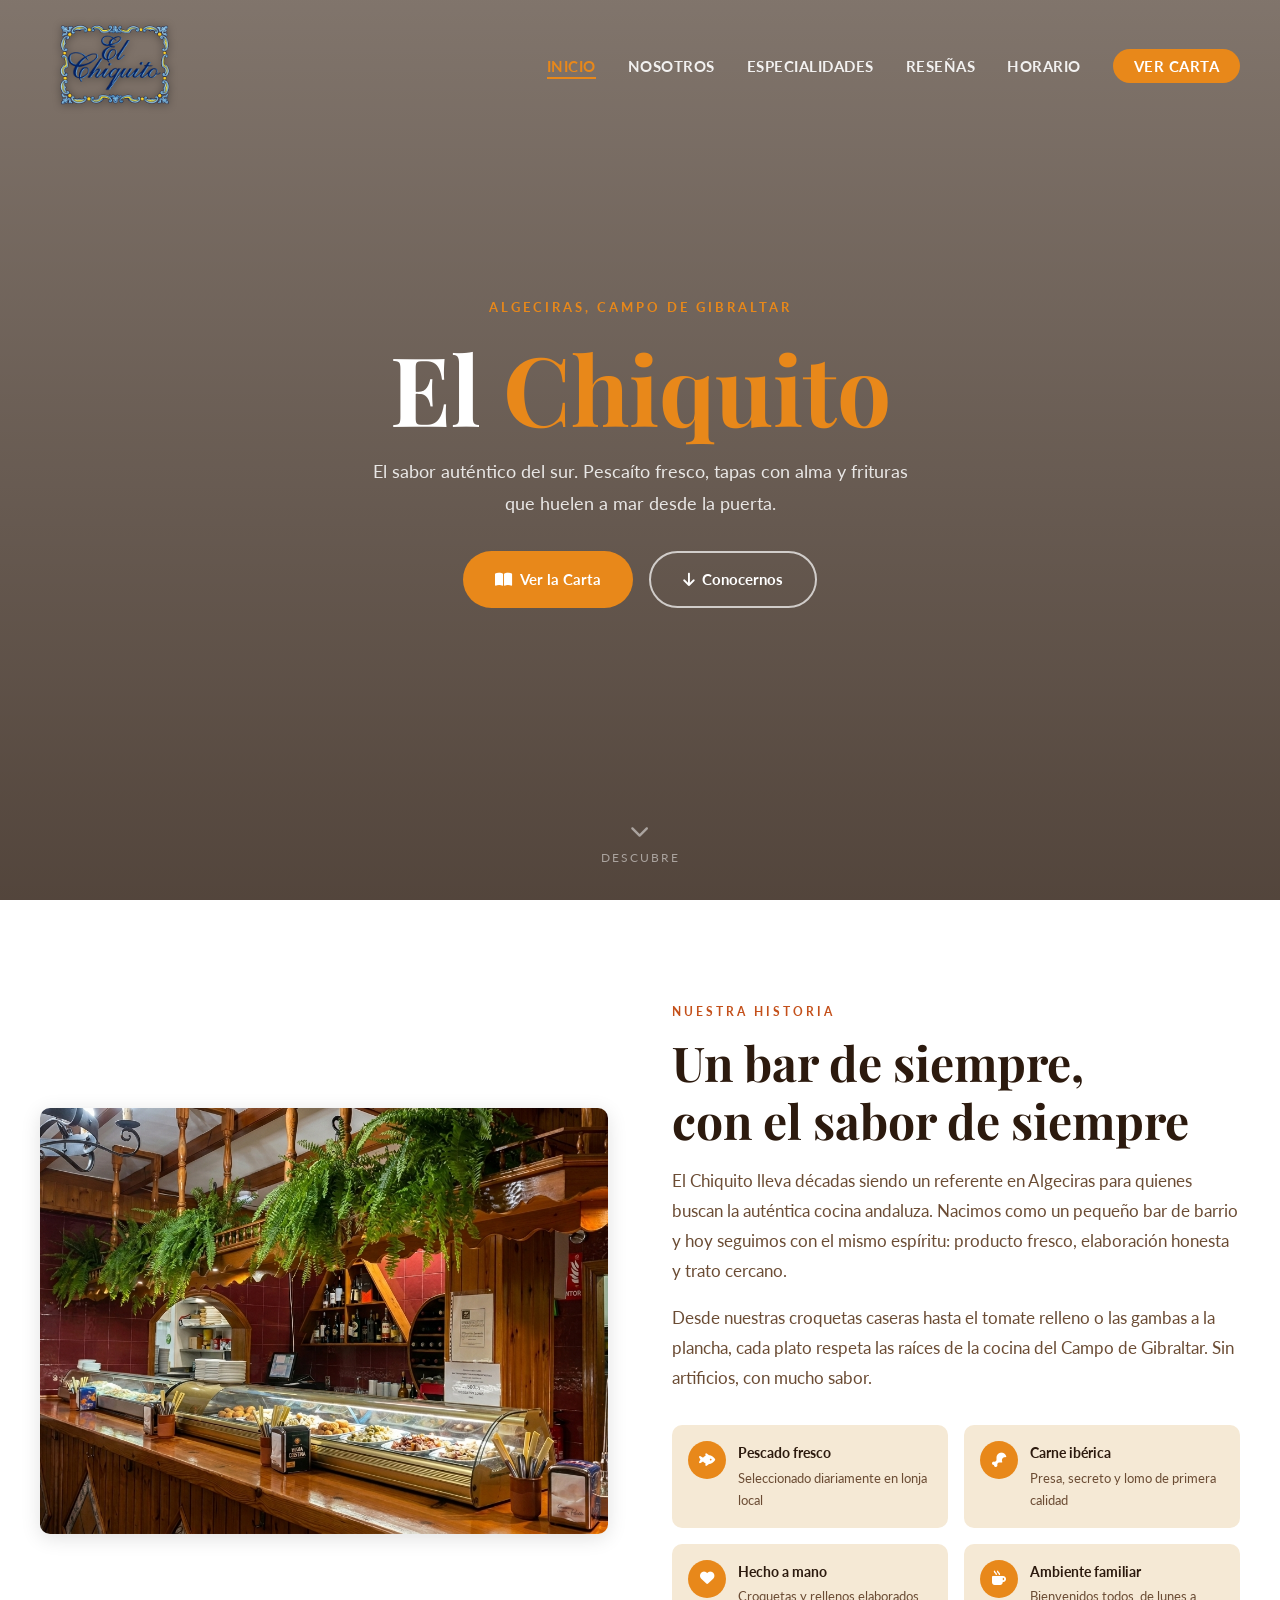
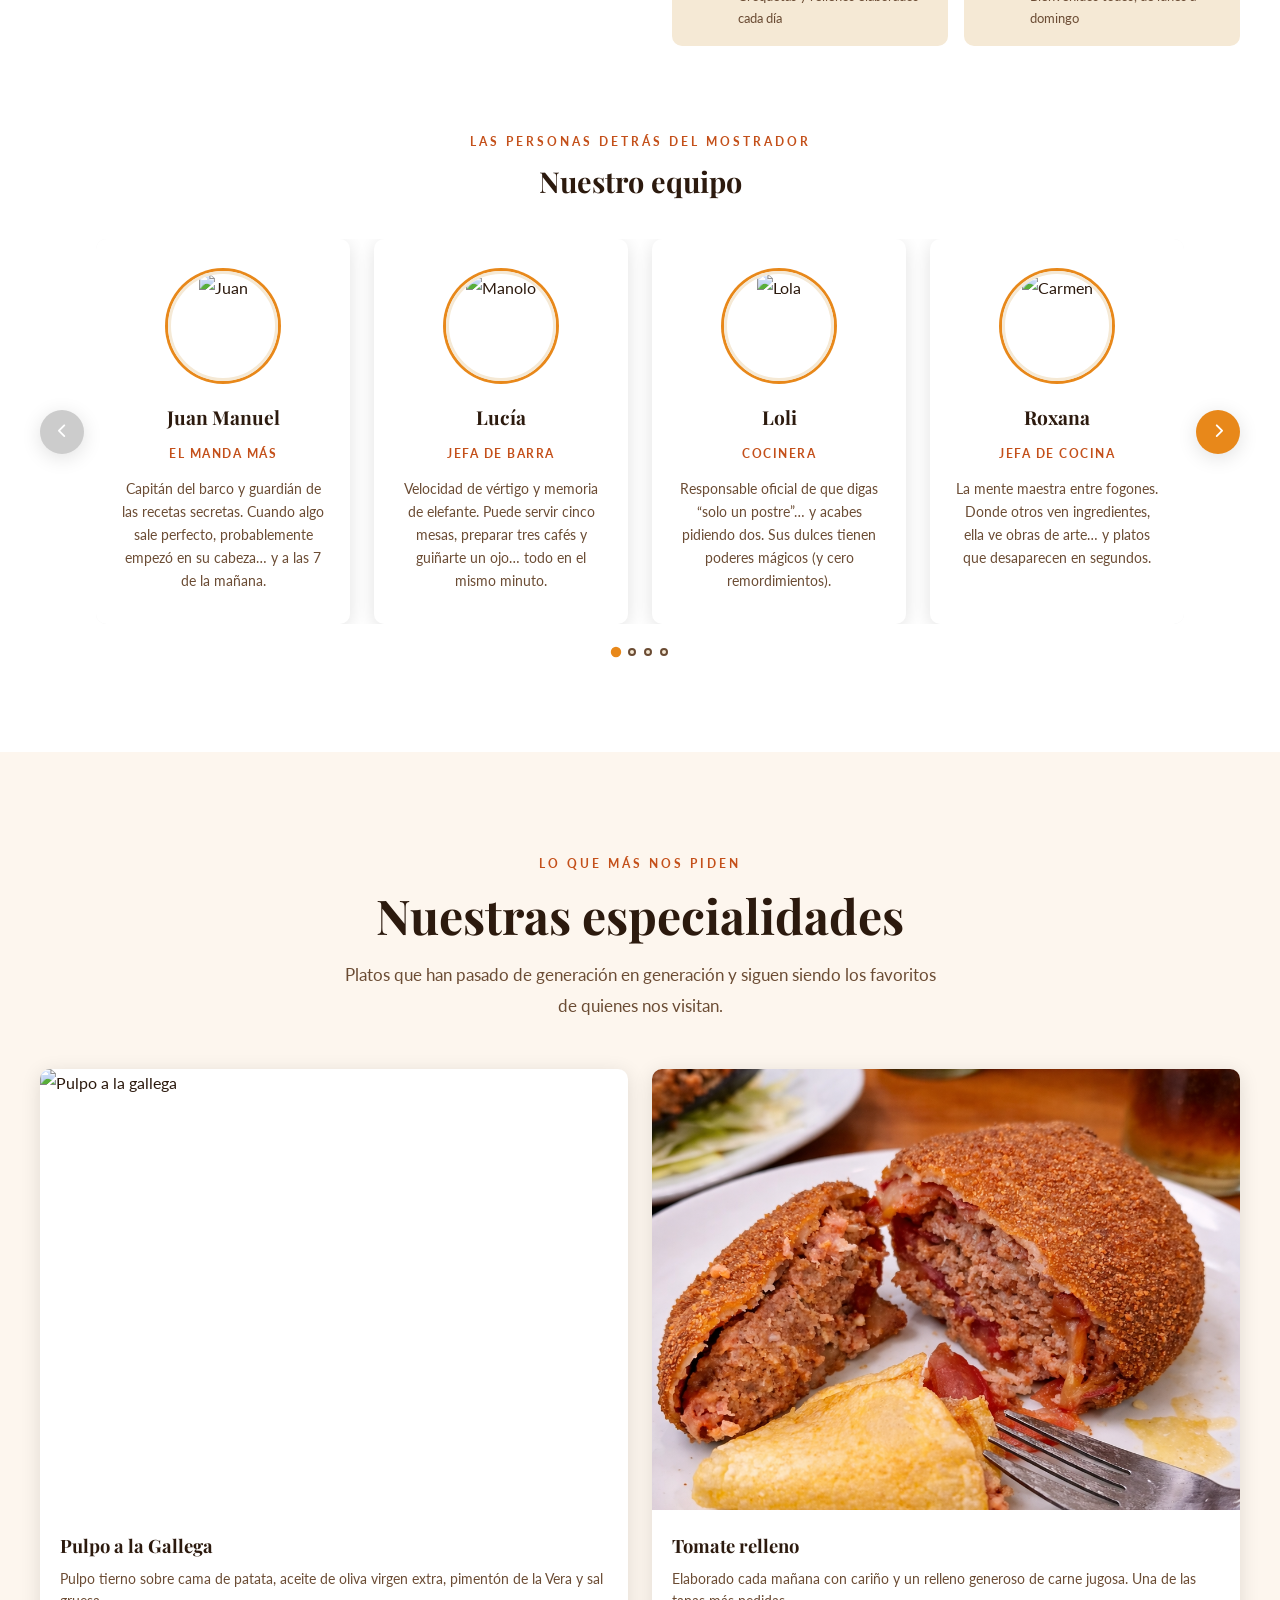
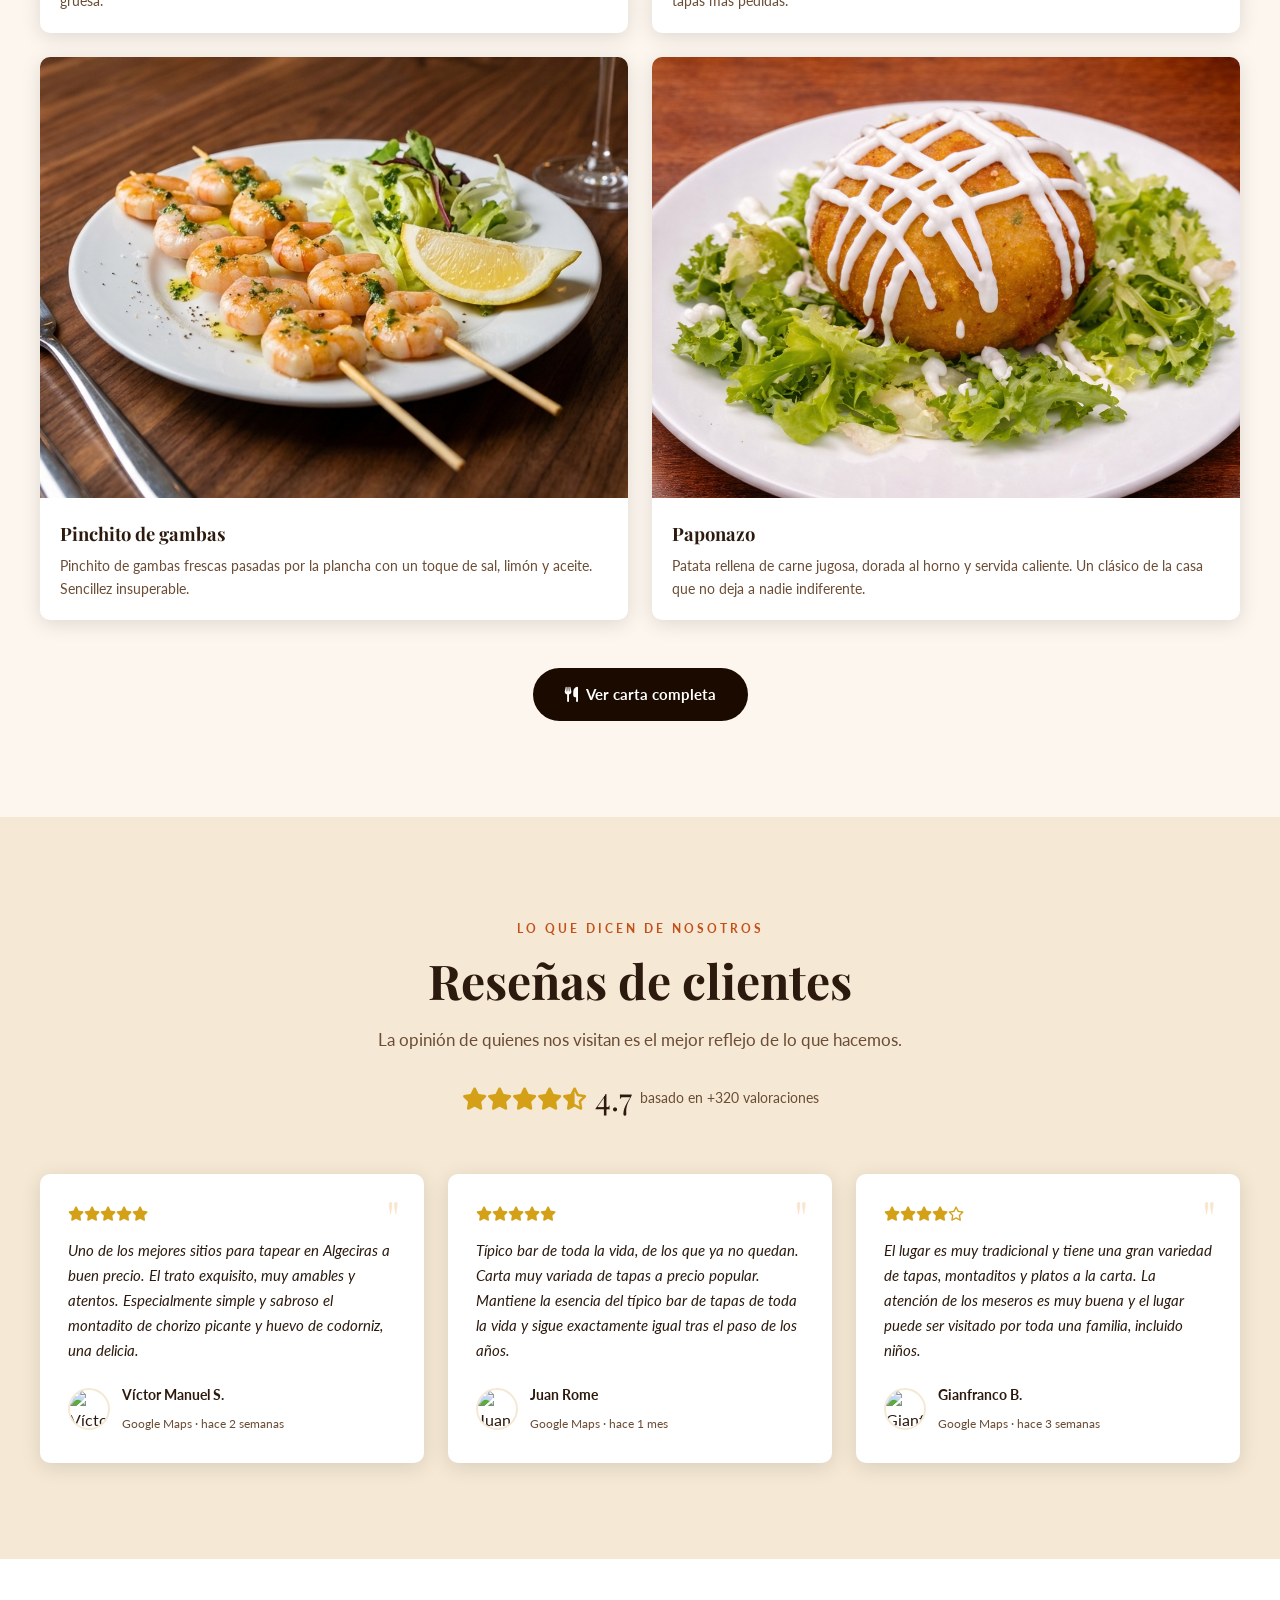
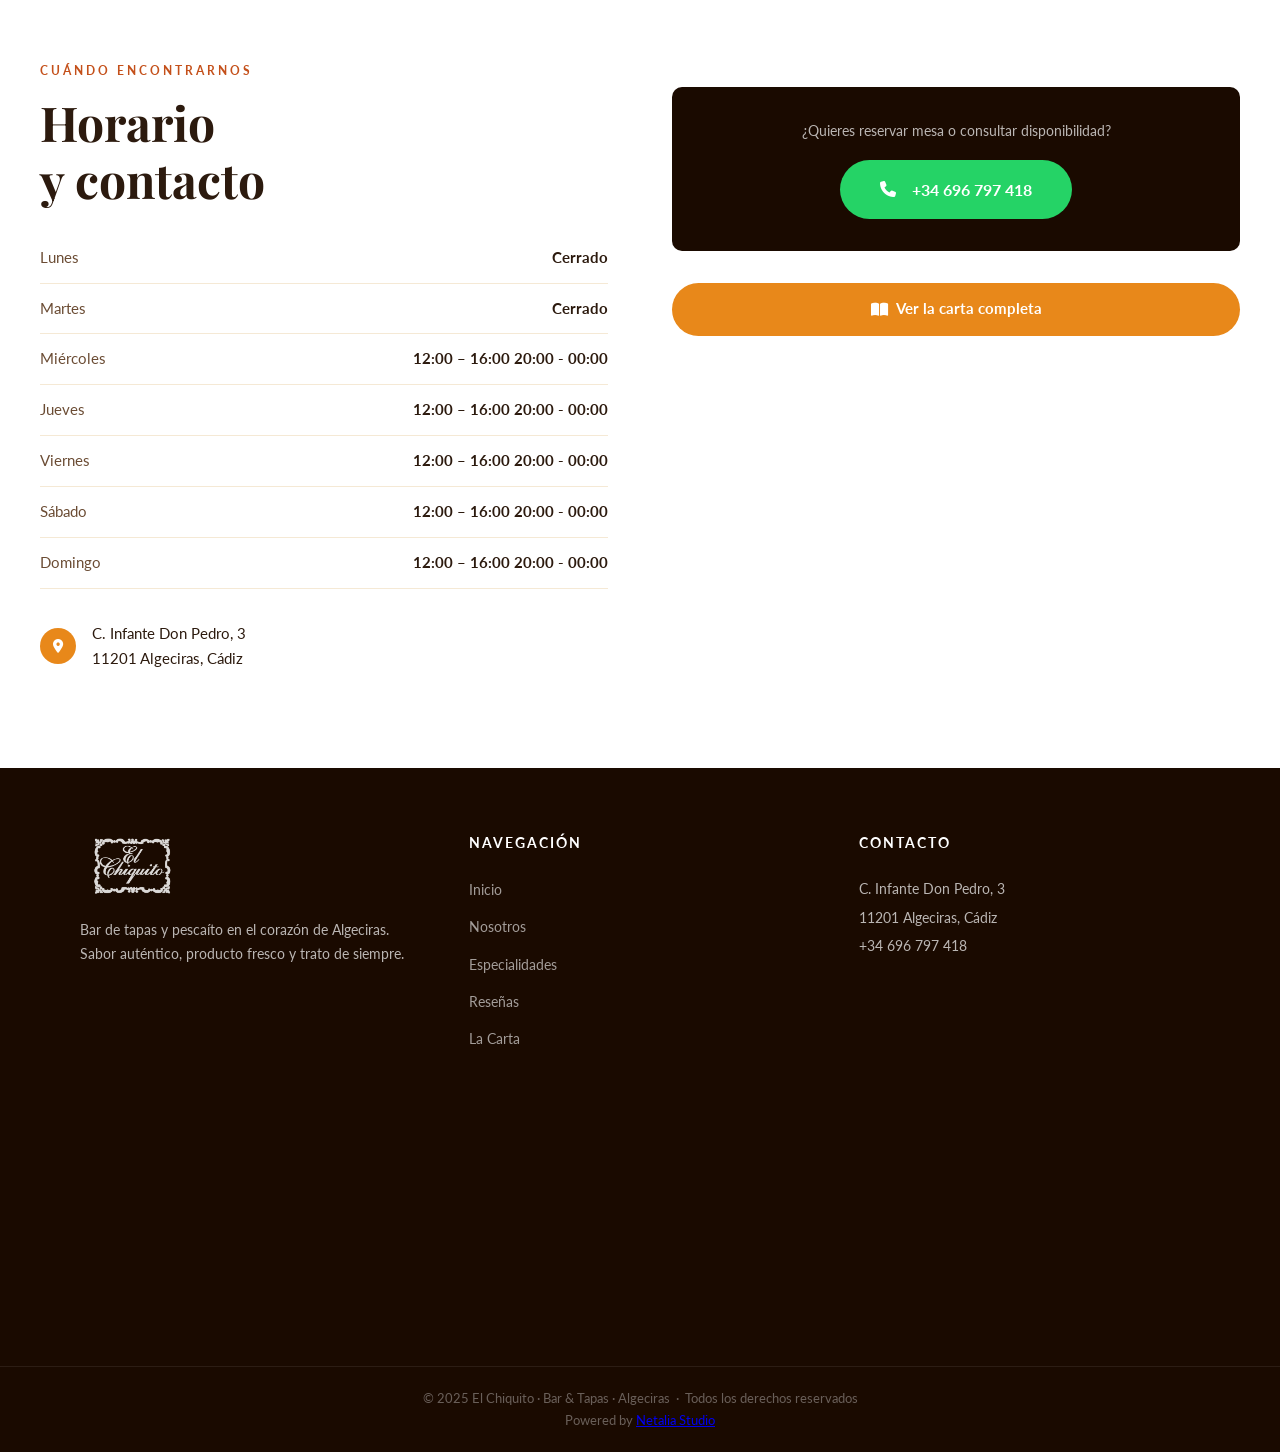
==== commit 3ad2905d: "Reestructuración, carta real y mejoras de contenido - Carta: layout 2 columnas con puntos nombre·pre" ====
--- a/index.html
+++ b/index.html
@@ -8,11 +8,123 @@
       name="description"
       content="Bar El Chiquito, el sabor auténtico de Algeciras. Tapas frescas, pescaíto frito y la mejor fritura del Campo de Gibraltar."
     />
+    <meta name="robots" content="index, follow" />
+    <link rel="canonical" href="https://barchiquito.es/" />
+
+    <!-- Open Graph -->
+    <meta property="og:type" content="restaurant" />
+    <meta property="og:url" content="https://barchiquito.es/" />
+    <meta property="og:title" content="El Chiquito — Bar & Tapas · Algeciras" />
+    <meta
+      property="og:description"
+      content="Bar El Chiquito, el sabor auténtico de Algeciras. Tapas frescas, pescaíto frito y la mejor fritura del Campo de Gibraltar."
+    />
+    <meta
+      property="og:image"
+      content="https://barchiquito.es/bar-el-chiquito-algeciras.webp"
+    />
+    <meta property="og:image:width" content="1200" />
+    <meta property="og:image:height" content="630" />
+    <meta property="og:locale" content="es_ES" />
+    <meta property="og:site_name" content="Bar El Chiquito" />
+
+    <!-- Twitter Card -->
+    <meta name="twitter:card" content="summary_large_image" />
+    <meta
+      name="twitter:title"
+      content="El Chiquito — Bar & Tapas · Algeciras"
+    />
+    <meta
+      name="twitter:description"
+      content="Bar El Chiquito, el sabor auténtico de Algeciras. Tapas frescas, pescaíto frito y la mejor fritura del Campo de Gibraltar."
+    />
+    <meta
+      name="twitter:image"
+      content="https://barchiquito.es/bar-el-chiquito-algeciras.webp"
+    />
+
+    <!-- Favicon -->
+    <link rel="icon" href="favicon.svg" type="image/svg+xml" />
+    <link rel="apple-touch-icon" href="assets/logo.webp" />
+
+    <!-- Preconnect para recursos externos -->
+    <link rel="preconnect" href="https://fonts.googleapis.com" />
+    <link rel="preconnect" href="https://fonts.gstatic.com" crossorigin />
+    <link rel="preconnect" href="https://cdnjs.cloudflare.com" />
+
+    <!-- Google Fonts -->
+    <link
+      href="https://fonts.googleapis.com/css2?family=Playfair+Display:wght@400;600;700&family=Lato:wght@300;400;700&display=swap"
+      rel="stylesheet"
+    />
+
+    <!-- Estilos -->
     <link rel="stylesheet" href="assets/css/style.css" />
     <link
       rel="stylesheet"
       href="https://cdnjs.cloudflare.com/ajax/libs/font-awesome/6.5.0/css/all.min.css"
     />
+
+    <!-- Schema.org: Restaurante -->
+    <script type="application/ld+json">
+      {
+        "@context": "https://schema.org",
+        "@type": "Restaurant",
+        "name": "Bar El Chiquito",
+        "url": "https://barchiquito.es",
+        "image": "https://barchiquito.es/bar-el-chiquito-algeciras.webp",
+        "description": "Bar de tapas y pescaíto en el corazón de Algeciras. Sabor auténtico, producto fresco y trato de siempre.",
+        "servesCuisine": ["Andaluza", "Española", "Tapas", "Mariscos"],
+        "priceRange": "€€",
+        "telephone": "+34696797418",
+        "address": {
+          "@type": "PostalAddress",
+          "streetAddress": "C. Infante Don Pedro, 3",
+          "addressLocality": "Algeciras",
+          "addressRegion": "Cádiz",
+          "postalCode": "11201",
+          "addressCountry": "ES"
+        },
+        "geo": {
+          "@type": "GeoCoordinates",
+          "latitude": 36.13396,
+          "longitude": -5.44592
+        },
+        "openingHoursSpecification": [
+          {
+            "@type": "OpeningHoursSpecification",
+            "dayOfWeek": [
+              "Wednesday",
+              "Thursday",
+              "Friday",
+              "Saturday",
+              "Sunday"
+            ],
+            "opens": "12:00",
+            "closes": "16:00"
+          },
+          {
+            "@type": "OpeningHoursSpecification",
+            "dayOfWeek": [
+              "Wednesday",
+              "Thursday",
+              "Friday",
+              "Saturday",
+              "Sunday"
+            ],
+            "opens": "20:00",
+            "closes": "00:00"
+          }
+        ],
+        "aggregateRating": {
+          "@type": "AggregateRating",
+          "ratingValue": "4.7",
+          "reviewCount": "320"
+        },
+        "menu": "https://barchiquito.es/carta.html",
+        "hasMap": "https://maps.app.goo.gl/barElChiquito"
+      }
+    </script>
   </head>
   <body>
     <!-- NAVBAR -->
@@ -67,6 +179,9 @@
             <img
               src="assets/chiquitoMain.png"
               alt="Interior del bar El Chiquito"
+              loading="lazy"
+              width="697"
+              height="384"
             />
           </div>
           <div class="about-text reveal">
@@ -253,24 +368,11 @@
           <div class="spec-card reveal">
             <div class="spec-img">
               <img
-                src="https://images.unsplash.com/photo-1599487488170-d11ec9c172f0?w=600&auto=format&fit=crop&q=80"
-                alt="Fritura de pescado"
-              />
-            </div>
-            <div class="spec-body">
-              <h3>Fritura Tierra y Mar</h3>
-              <p>
-                Una selección generosa de pescados y mariscos fritos al punto
-                exacto, crujientes por fuera y jugosos por dentro.
-              </p>
-              <span class="spec-price">22,00 €</span>
-            </div>
-          </div>
-          <div class="spec-card reveal">
-            <div class="spec-img">
-              <img
                 src="https://images.unsplash.com/photo-1565557623262-b51c2513a641?w=600&auto=format&fit=crop&q=80"
                 alt="Pulpo a la gallega"
+                loading="lazy"
+                width="600"
+                height="400"
               />
             </div>
             <div class="spec-body">
@@ -279,71 +381,60 @@
                 Pulpo tierno sobre cama de patata, aceite de oliva virgen extra,
                 pimentón de la Vera y sal gruesa.
               </p>
-              <span class="spec-price">18,00 €</span>
             </div>
           </div>
           <div class="spec-card reveal">
             <div class="spec-img">
               <img
-                src="https://images.unsplash.com/photo-1559847844-5315695dadae?w=600&auto=format&fit=crop&q=80"
-                alt="Croquetas caseras"
+                src="assets/tomate.png"
+                alt="Tomate relleno de El Chiquito"
+                loading="lazy"
+                width="600"
+                height="400"
               />
             </div>
             <div class="spec-body">
               <h3>Tomate relleno</h3>
               <p>
-                Elaborados cada mañana con cariño y un relleno generoso de carne
-                jugosa.
+                Elaborado cada mañana con cariño y un relleno generoso de carne
+                jugosa. Una de las tapas más pedidas.
               </p>
-              <span class="spec-price">11,00 €</span>
             </div>
           </div>
           <div class="spec-card reveal">
             <div class="spec-img">
               <img
-                src="https://images.unsplash.com/photo-1510130387422-82bed34b37e9?w=600&auto=format&fit=crop&q=80"
-                alt="Gambas a la plancha"
+                src="assets/pinchogamba.png"
+                alt="Pinchito de gambas"
+                loading="lazy"
+                width="600"
+                height="400"
               />
             </div>
             <div class="spec-body">
-              <h3>Gambas a la Plancha</h3>
+              <h3>Pinchito de gambas</h3>
               <p>
-                Gambas frescas pasadas por la plancha con un toque de sal, limón
-                y aceite. Sencillez insuperable.
+                Pinchito de gambas frescas pasadas por la plancha con un toque
+                de sal, limón y aceite. Sencillez insuperable.
               </p>
-              <span class="spec-price">25,00 €</span>
             </div>
           </div>
           <div class="spec-card reveal">
             <div class="spec-img">
               <img
-                src="https://images.unsplash.com/photo-1544025162-d76694265947?w=600&auto=format&fit=crop&q=80"
-                alt="Secreto ibérico"
-              />
-            </div>
-            <div class="spec-body">
-              <h3>Secreto Ibérico</h3>
-              <p>
-                Corte especial del cerdo ibérico, jugoso y con un sabor intenso.
-                Servido a la plancha con guarnición.
-              </p>
-              <span class="spec-price">18,00 €</span>
-            </div>
-          </div>
-          <div class="spec-card reveal">
-            <div class="spec-img">
-              <img
-                src="https://images.unsplash.com/photo-1611270629569-8b357cb88da9?w=600&auto=format&fit=crop&q=80"
-                alt="Cazón en adobo"
+                src="assets/paponazo.png"
+                alt="Paponazo — patata rellena de carne de El Chiquito"
+                loading="lazy"
+                width="600"
+                height="400"
               />
             </div>
             <div class="spec-body">
               <h3>Paponazo</h3>
               <p>
-                El bienmesabe gaditano en todo su esplendor. Cazón marinado en
-                especias y frito en su punto justo.
+                Patata rellena de carne jugosa, dorada al horno y servida
+                caliente. Un clásico de la casa que no deja a nadie indiferente.
               </p>
-              <span class="spec-price">14,00 €</span>
             </div>
           </div>
         </div>
@@ -393,7 +484,10 @@
               <img
                 class="review-avatar"
                 src="https://images.unsplash.com/photo-1494790108377-be9c29b29330?w=100&auto=format&fit=crop&q=80"
-                alt="María G."
+                alt="Víctor Manuel S."
+                loading="lazy"
+                width="100"
+                height="100"
               />
               <div>
                 <h4>Víctor Manuel S.</h4>
@@ -419,7 +513,10 @@
               <img
                 class="review-avatar"
                 src="https://images.unsplash.com/photo-1507003211169-0a1dd7228f2d?w=100&auto=format&fit=crop&q=80"
-                alt="Javier M."
+                alt="Juan Rome"
+                loading="lazy"
+                width="100"
+                height="100"
               />
               <div>
                 <h4>Juan Rome</h4>
@@ -445,7 +542,10 @@
               <img
                 class="review-avatar"
                 src="https://images.unsplash.com/photo-1580489944761-15a19d654956?w=100&auto=format&fit=crop&q=80"
-                alt="Lucía P."
+                alt="Gianfranco B."
+                loading="lazy"
+                width="100"
+                height="100"
               />
               <div>
                 <h4>Gianfranco B.</h4>
@@ -518,7 +618,12 @@
     <footer>
       <div class="footer-top">
         <div class="footer-brand">
-          <img src="assets/logo.webp" alt="El Chiquito" class="footer-logo" />
+          <img
+            src="assets/logo.webp"
+            alt="El Chiquito"
+            class="footer-logo"
+            loading="lazy"
+          />
           <p>
             Bar de tapas y pescaíto en el corazón de Algeciras. Sabor auténtico,
             producto fresco y trato de siempre.
@@ -562,11 +667,13 @@
         </p>
         <p>
           Powered by
-          <a href="netaliastudio.com" target="_blank">Netalia Studio</a>
+          <a href="https://netaliastudio.com" target="_blank" rel="noopener"
+            >Netalia Studio</a
+          >
         </p>
       </div>
     </footer>
 
-    <script src="assets/js/main.js"></script>
+    <script src="assets/js/main.js" defer></script>
   </body>
 </html>
--- a/assets/css/style.css
+++ b/assets/css/style.css
@@ -1,5 +1,3 @@
-@import url("https://fonts.googleapis.com/css2?family=Playfair+Display:wght@400;600;700&family=Lato:wght@300;400;700&display=swap");
-
 :root {
   --color-primary: #8b2500;
   --color-secondary: #c4501a;
@@ -449,7 +447,7 @@
 
 .specialties-grid {
   display: grid;
-  grid-template-columns: repeat(3, 1fr);
+  grid-template-columns: repeat(2, 1fr);
   gap: 1.5rem;
   margin-top: 3rem;
 }
@@ -471,7 +469,7 @@
 }
 
 .spec-img {
-  height: 200px;
+  aspect-ratio: 4 / 3;
   overflow: hidden;
 }
 
@@ -479,6 +477,7 @@
   width: 100%;
   height: 100%;
   object-fit: cover;
+  object-position: center;
   transition: transform 0.4s ease;
 }
 
@@ -903,38 +902,38 @@
 
 .menu-grid {
   display: grid;
-  grid-template-columns: repeat(auto-fill, minmax(320px, 1fr));
-  gap: 1px;
-  background: var(--color-cream);
-  border-radius: var(--radius);
-  overflow: hidden;
-  box-shadow: var(--shadow);
+  grid-template-columns: 1fr 1fr;
+  gap: 0 3.5rem;
 }
 
 .menu-item {
   display: flex;
-  justify-content: space-between;
-  align-items: center;
-  padding: 1.1rem 1.5rem;
-  background: #fff;
-  gap: 1rem;
-  transition: background var(--transition);
-}
-
-.menu-item:hover {
-  background: #fffaf4;
+  align-items: baseline;
+  padding: 0.65rem 0;
+  background: transparent;
+  gap: 0;
+  border-bottom: 1px solid rgba(139, 37, 0, 0.08);
 }
 
 .menu-item-name {
   font-size: 0.95rem;
   color: var(--color-text);
   font-weight: 400;
+  flex-shrink: 0;
+  max-width: 65%;
+}
+
+.menu-item-dots {
+  flex: 1;
+  border-bottom: 1.5px dotted rgba(196, 80, 26, 0.35);
+  margin: 0 8px 5px;
+  min-width: 12px;
 }
 
 .menu-item-price {
   font-weight: 700;
   color: var(--color-secondary);
-  font-size: 0.95rem;
+  font-size: 0.92rem;
   white-space: nowrap;
   flex-shrink: 0;
 }
@@ -1333,14 +1332,9 @@
     grid-template-columns: 1fr;
     gap: 2rem;
   }
-  .postres-grid {
-    grid-template-columns: repeat(2, 1fr);
-  }
-  .montaditos-grid {
-    grid-template-columns: repeat(2, 1fr);
-  }
   .menu-grid {
     grid-template-columns: 1fr;
+    gap: 0;
   }
   .navbar {
     padding: 1rem 1.5rem;
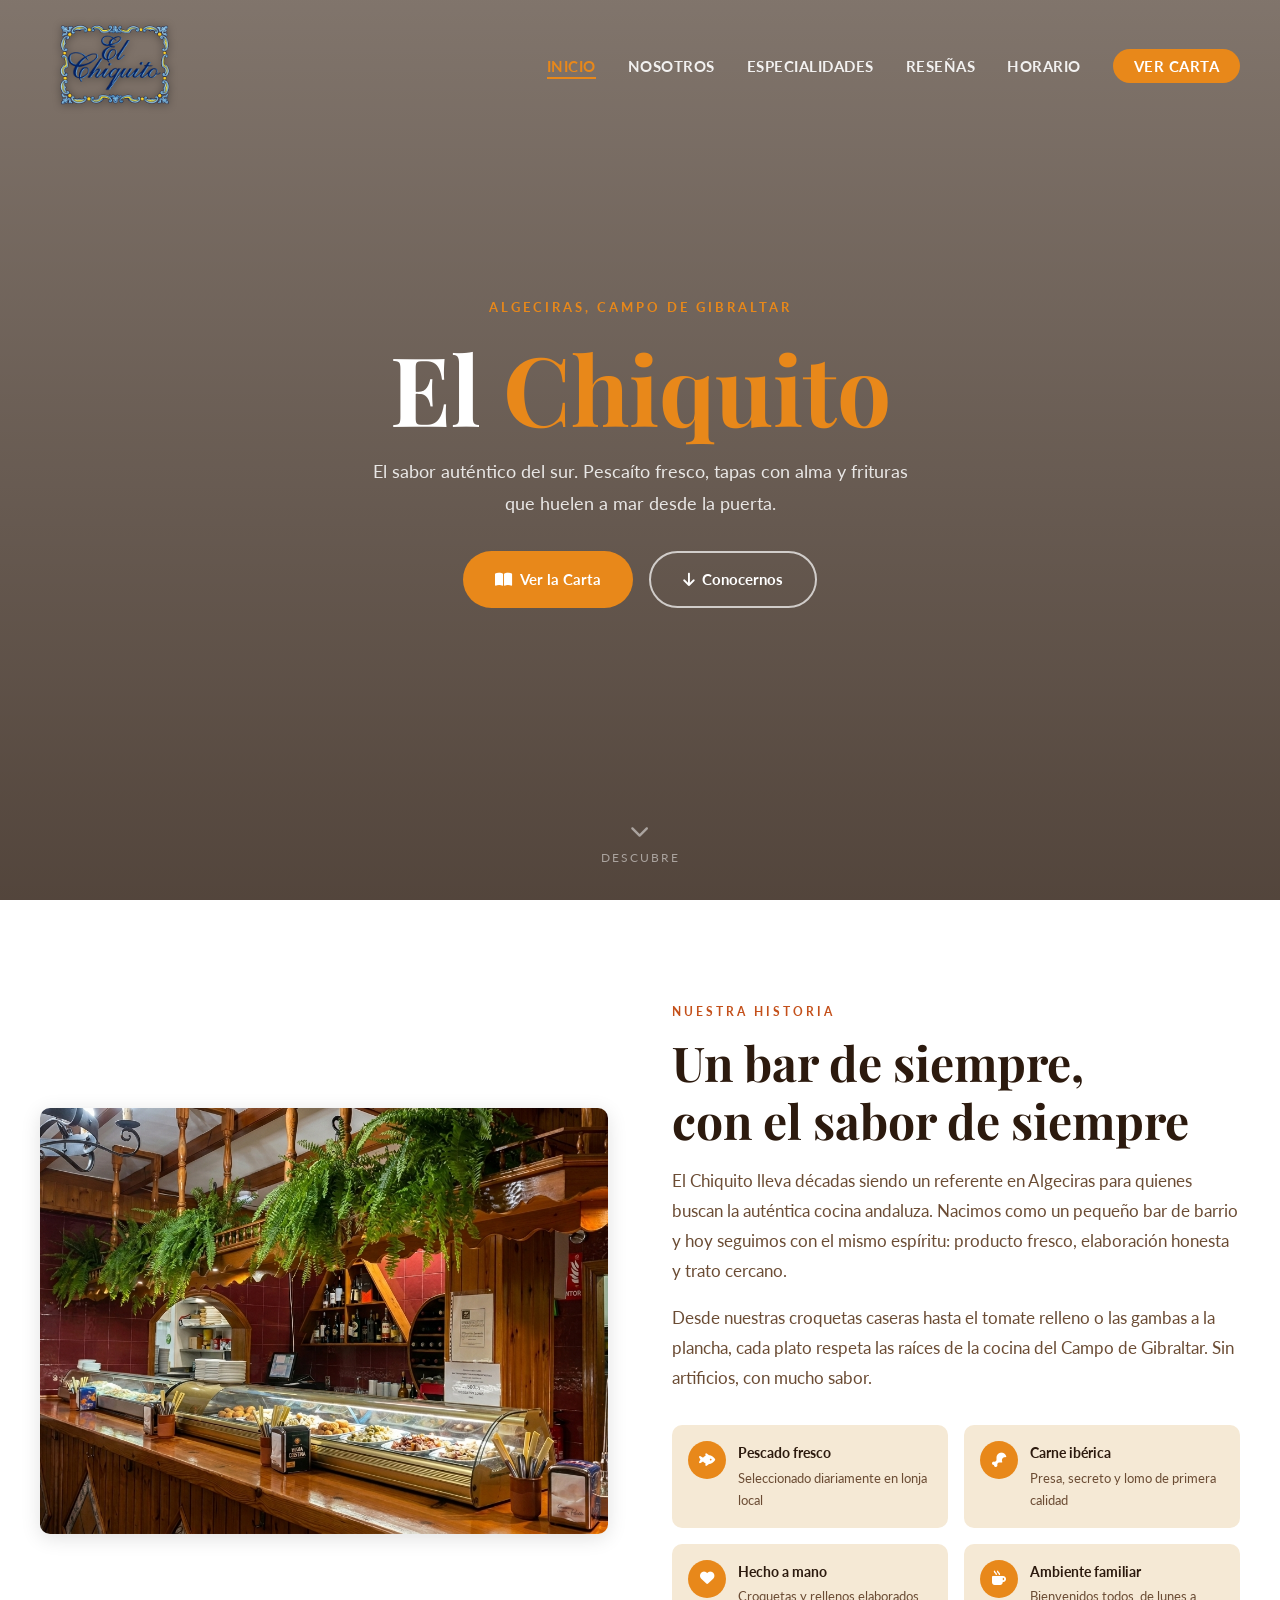
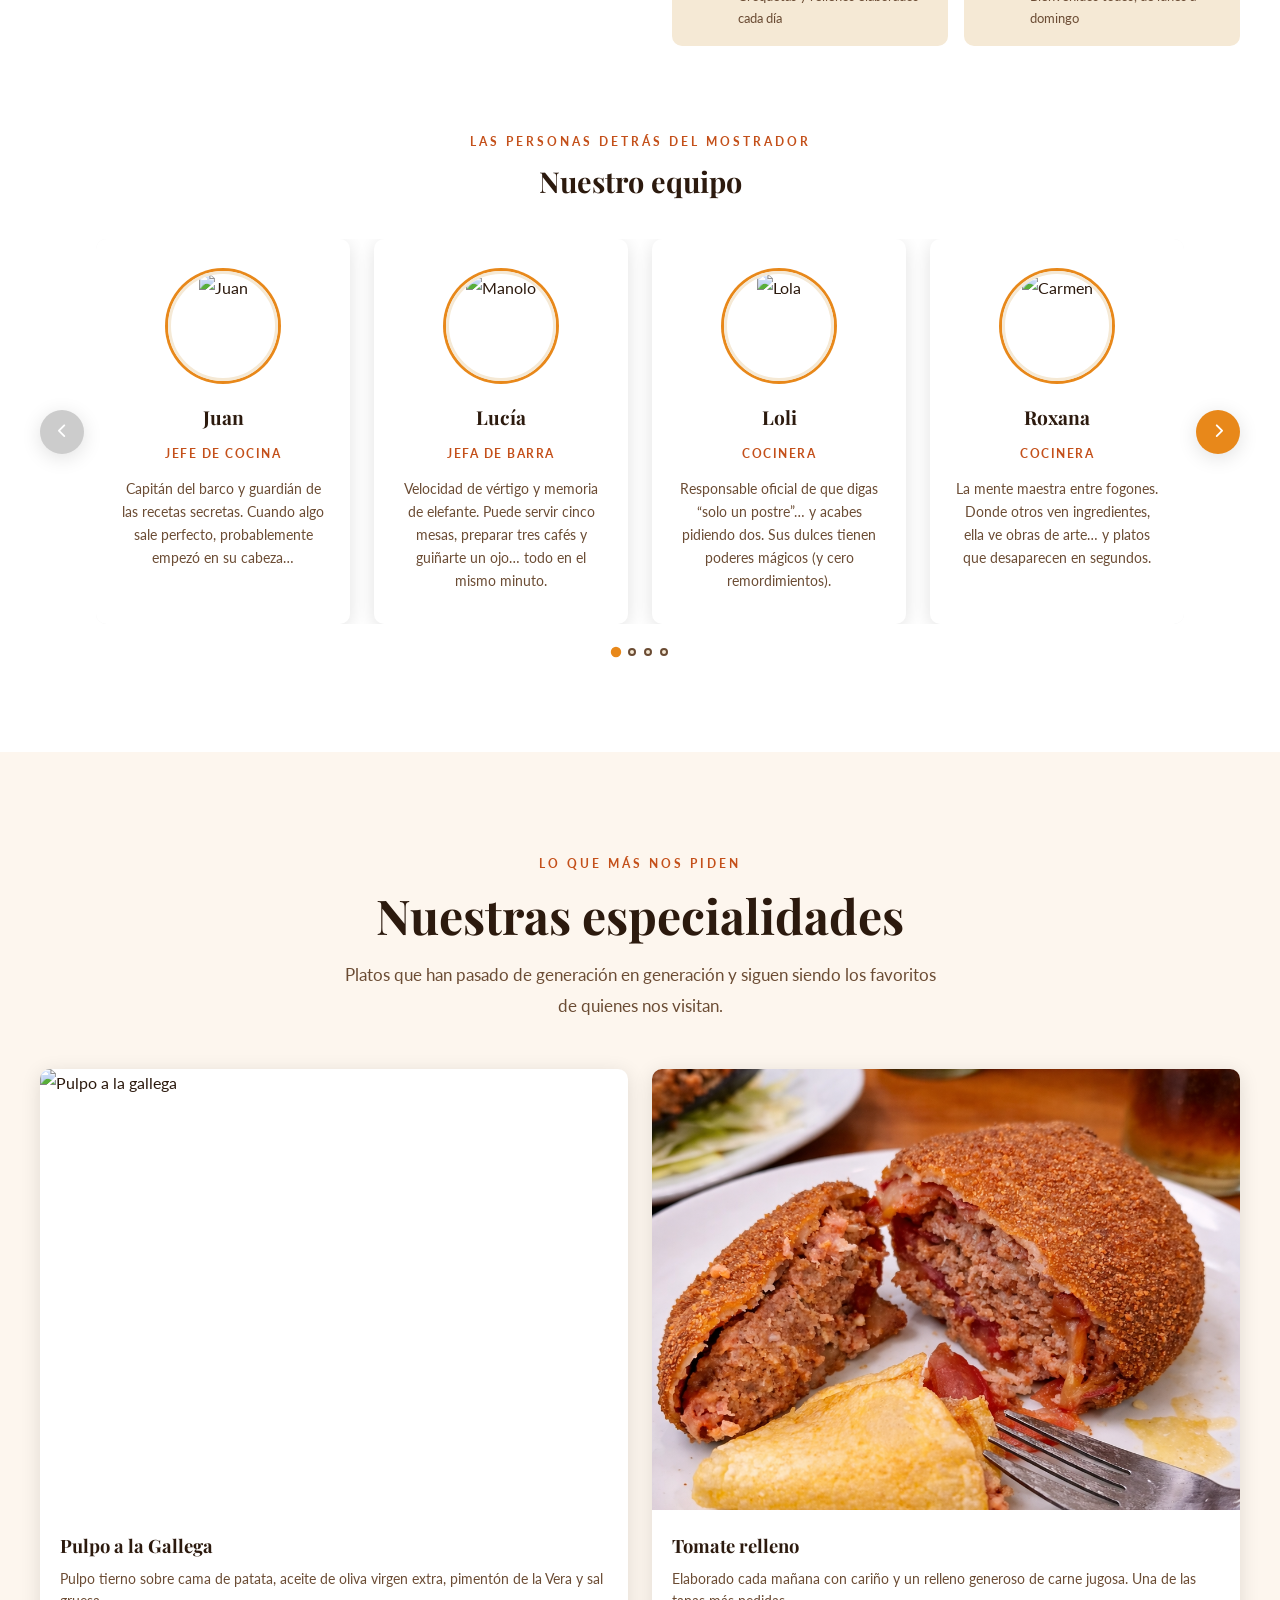
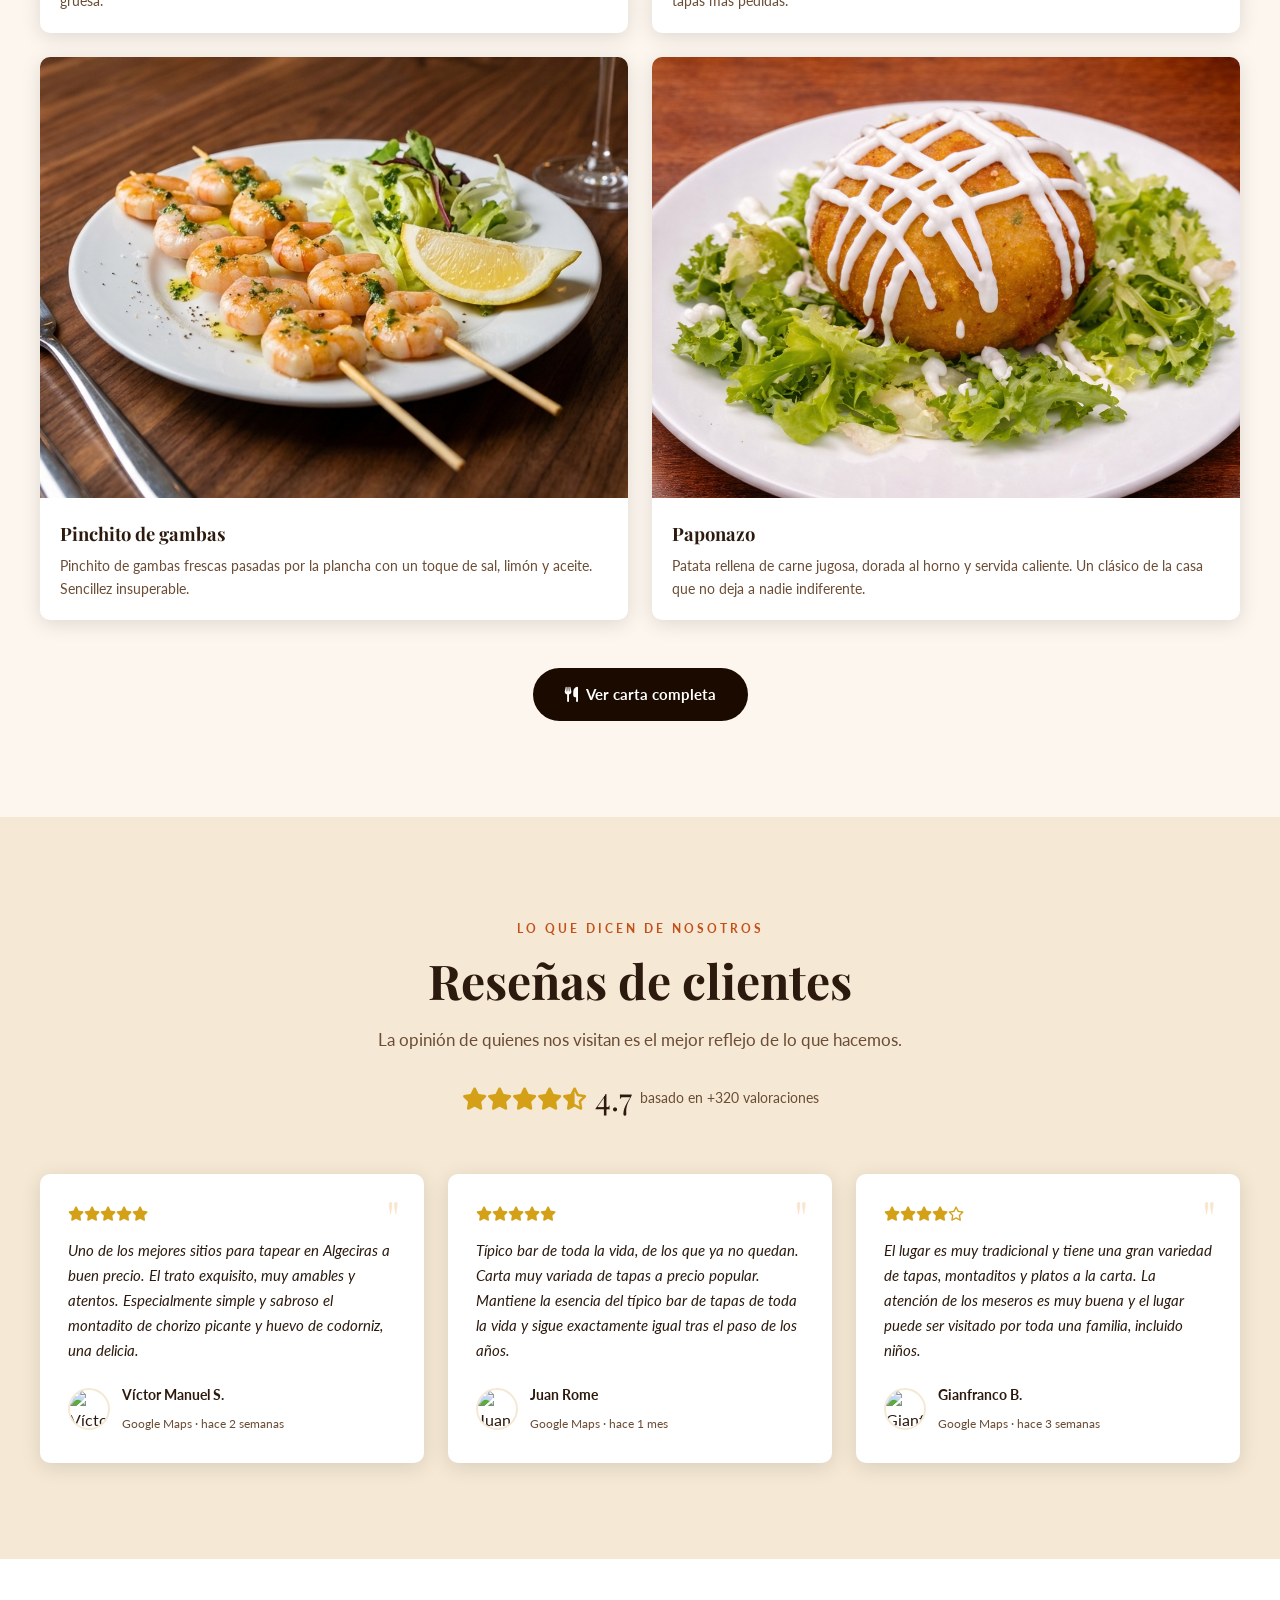
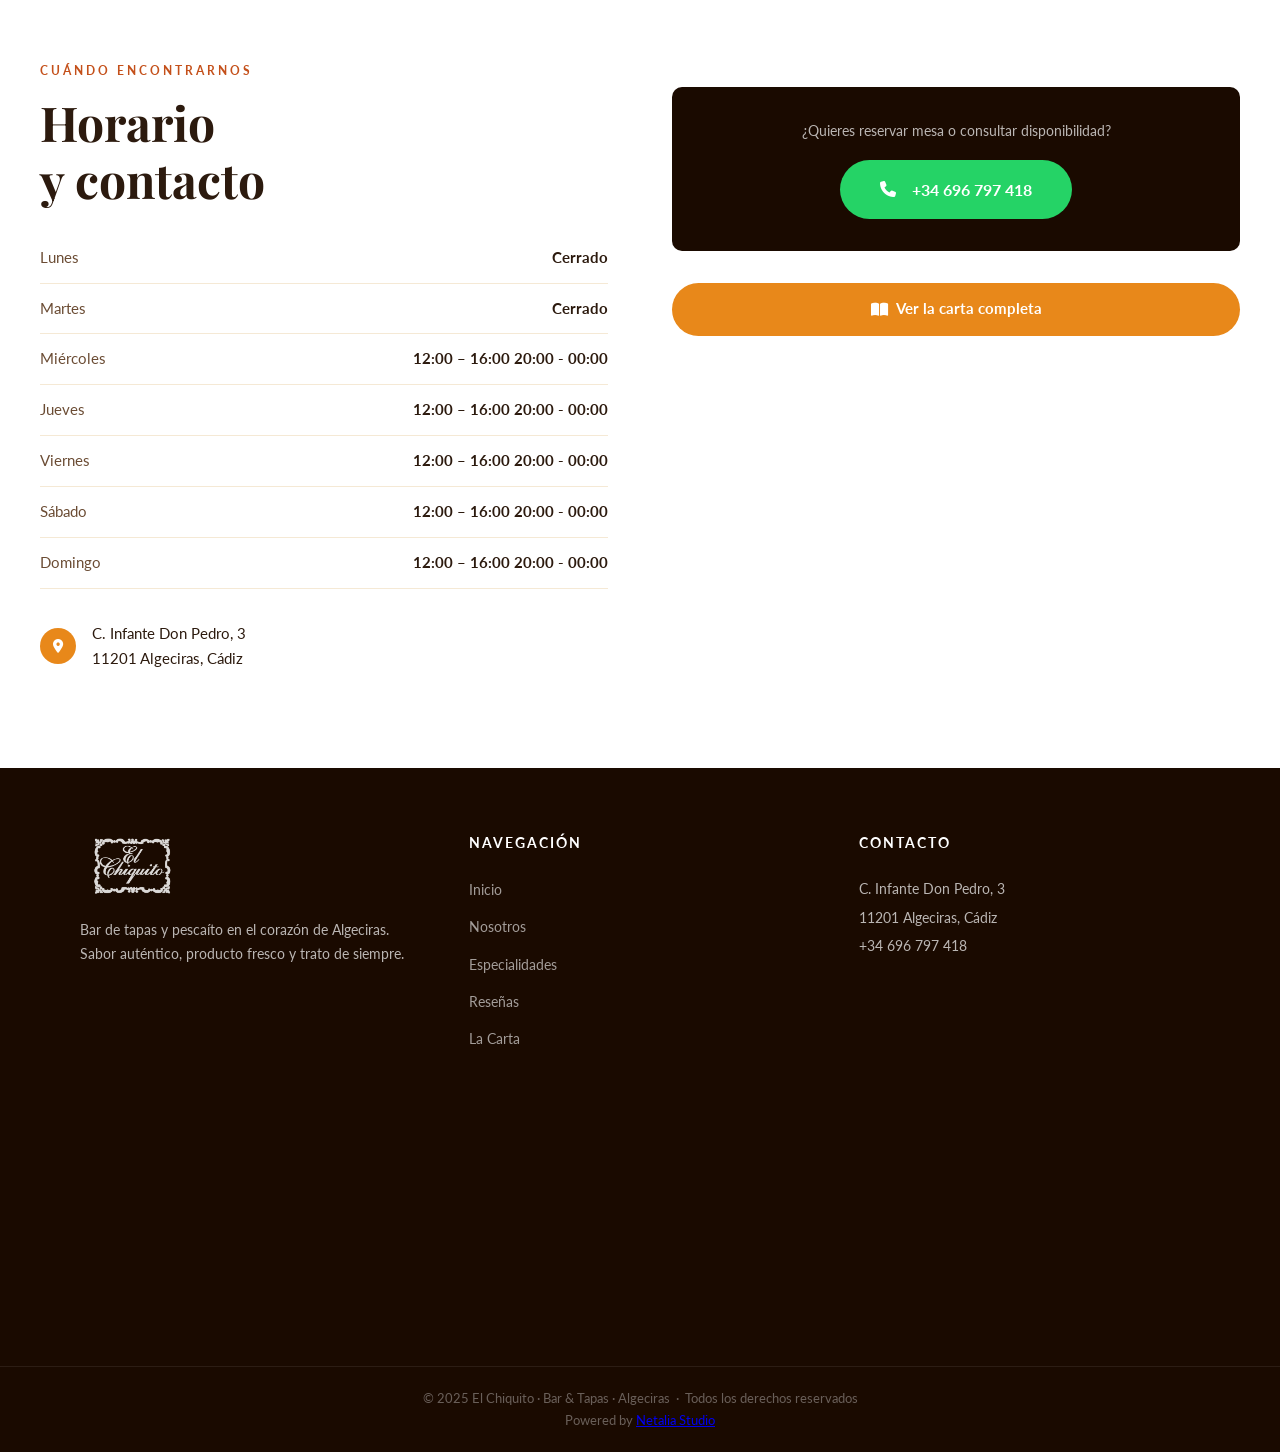
==== commit c18f92b7: "Update team member roles and names in index.html" ====
--- a/index.html
+++ b/index.html
@@ -258,12 +258,11 @@
                   <div class="team-avatar">
                     <img src="" alt="Juan" />
                   </div>
-                  <h4 class="team-name">Juan Manuel</h4>
-                  <span class="team-role">El manda más</span>
+                  <h4 class="team-name">Juan</h4>
+                  <span class="team-role">Jefe de cocina</span>
                   <p class="team-bio">
                     Capitán del barco y guardián de las recetas secretas. Cuando
-                    algo sale perfecto, probablemente empezó en su cabeza… y a
-                    las 7 de la mañana.
+                    algo sale perfecto, probablemente empezó en su cabeza…
                   </p>
                 </div>
 
@@ -298,7 +297,7 @@
                     <img src="" alt="Carmen" />
                   </div>
                   <h4 class="team-name">Roxana</h4>
-                  <span class="team-role">Jefa de cocina</span>
+                  <span class="team-role">Cocinera</span>
                   <p class="team-bio">
                     La mente maestra entre fogones. Donde otros ven
                     ingredientes, ella ve obras de arte… y platos que
